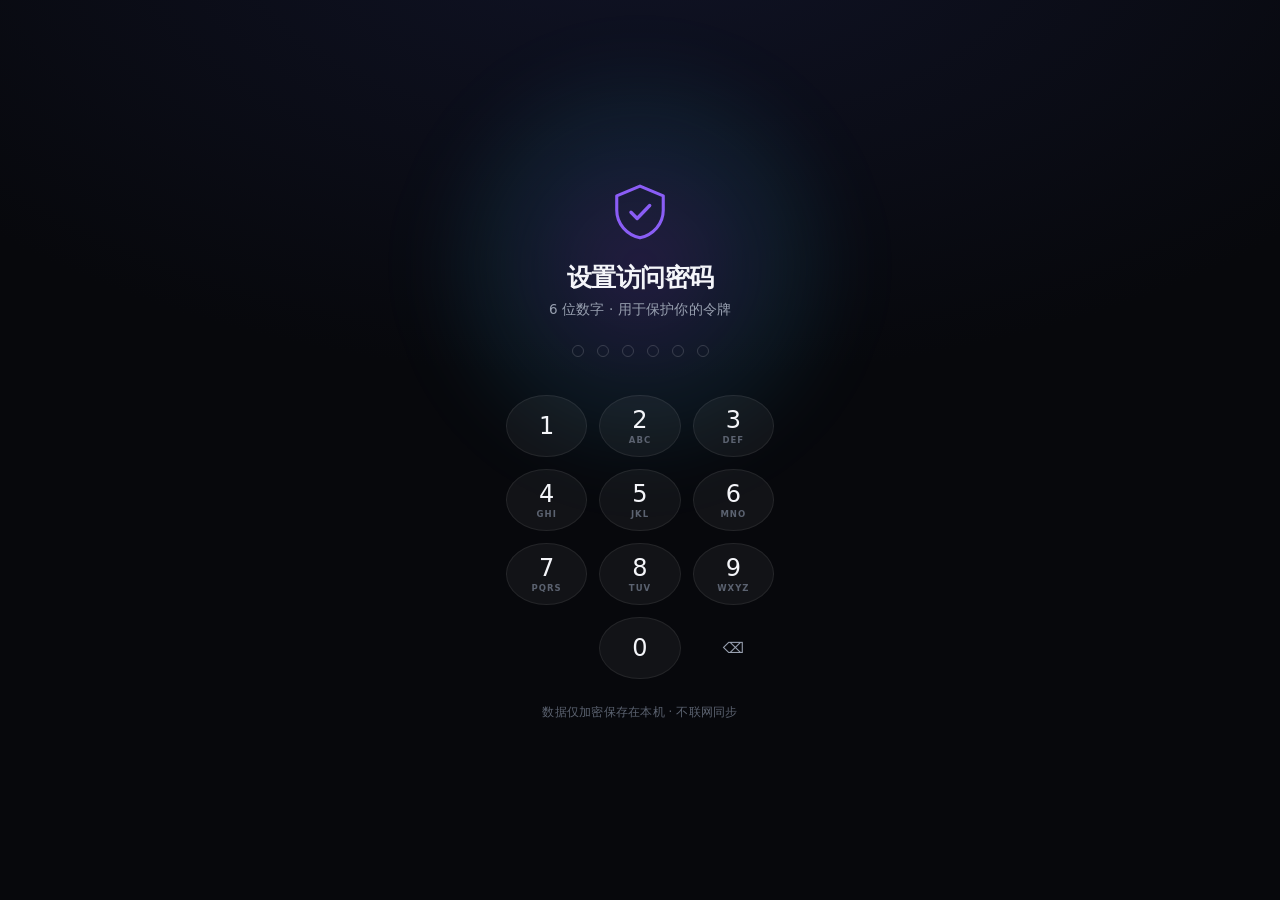
==== web/index.html @ cd36e005 "feat: TokenVault — 离线两步验证令牌管理器（Web PWA + 原生安卓） 26 个平台的 TOTP，含 Steam 专用 5 位字母码。  安全模型：PIN 经 PBKDF2-HM" ====
<!DOCTYPE html>
<html lang="zh-CN">
<head>
<meta charset="UTF-8">
<meta name="viewport" content="width=device-width, initial-scale=1, viewport-fit=cover, maximum-scale=1, user-scalable=no">
<meta name="theme-color" content="#08090d">
<meta name="apple-mobile-web-app-capable" content="yes">
<meta name="apple-mobile-web-app-status-bar-style" content="black-translucent">
<meta name="apple-mobile-web-app-title" content="令牌库">
<meta name="mobile-web-app-capable" content="yes">
<meta name="format-detection" content="telephone=no">
<title>令牌库 · TokenVault</title>
<link rel="manifest" href="manifest.webmanifest">
<link rel="icon" href="icon.svg" type="image/svg+xml">
<link rel="apple-touch-icon" href="icon.svg">
<link rel="stylesheet" href="styles.css">
</head>
<body>

<!-- ══════════════ 启动/解锁层 ══════════════ -->
<div id="lockScreen" class="lock-screen">
  <div class="lock-aura"></div>
  <div class="lock-inner">
    <div class="brand-mark" id="brandMark">
      <svg viewBox="0 0 48 48" fill="none" aria-hidden="true">
        <defs>
          <linearGradient id="bg1" x1="0" y1="0" x2="48" y2="48">
            <stop offset="0" stop-color="#8b5cf6"/>
            <stop offset="1" stop-color="#38bdf8"/>
          </linearGradient>
        </defs>
        <path d="M24 4 6 11.5v11.2C6 33.1 13.6 41.6 24 44c10.4-2.4 18-10.9 18-21.3V11.5L24 4Z"
              stroke="url(#bg1)" stroke-width="2.4" stroke-linejoin="round"/>
        <path d="M17 24.2l4.8 4.8L31.5 19" stroke="url(#bg1)" stroke-width="2.6"
              stroke-linecap="round" stroke-linejoin="round"/>
      </svg>
    </div>

    <h1 class="lock-title" id="lockTitle">令牌库</h1>
    <p class="lock-sub" id="lockSub">输入访问密码</p>

    <div class="pin-dots" id="pinDots">
      <i></i><i></i><i></i><i></i><i></i><i></i>
    </div>
    <div class="pin-error" id="pinError"></div>

    <div class="keypad" id="keypad">
      <button data-k="1">1</button>
      <button data-k="2">2<em>ABC</em></button>
      <button data-k="3">3<em>DEF</em></button>
      <button data-k="4">4<em>GHI</em></button>
      <button data-k="5">5<em>JKL</em></button>
      <button data-k="6">6<em>MNO</em></button>
      <button data-k="7">7<em>PQRS</em></button>
      <button data-k="8">8<em>TUV</em></button>
      <button data-k="9">9<em>WXYZ</em></button>
      <button data-k="bio" class="key-ghost" id="bioBtn" hidden>指纹</button>
      <button data-k="0" data-zero>0</button>
      <button data-k="del" class="key-ghost">⌫</button>
    </div>
    <p class="lock-foot">数据仅加密保存在本机 · 不联网同步</p>
  </div>
</div>

<!-- ══════════════ 主应用 ══════════════ -->
<div id="app" class="app" hidden>

  <header class="topbar" id="topbar">
    <div class="topbar-row">
      <div class="topbar-title">
        <span class="eyebrow" id="eyebrow">全部令牌</span>
        <h1 id="pageTitle">令牌库<span class="count" id="vaultCount">0</span></h1>
      </div>
      <div class="topbar-actions">
        <button class="icon-btn" id="searchBtn" aria-label="搜索">
          <svg viewBox="0 0 24 24"><circle cx="11" cy="11" r="7"/><path d="M20 20l-3.6-3.6"/></svg>
        </button>
        <button class="icon-btn" id="settingsBtn" aria-label="设置">
          <svg viewBox="0 0 24 24"><circle cx="12" cy="12" r="3.2"/>
            <path d="M19.4 14.2a1.7 1.7 0 0 0 .34 1.87l.06.06a2 2 0 1 1-2.84 2.84l-.06-.06a1.7 1.7 0 0 0-1.87-.34 1.7 1.7 0 0 0-1.03 1.56V21a2 2 0 1 1-4 0v-.09A1.7 1.7 0 0 0 8.9 19.3a1.7 1.7 0 0 0-1.87.34l-.06.06a2 2 0 1 1-2.84-2.84l.06-.06a1.7 1.7 0 0 0 .34-1.87 1.7 1.7 0 0 0-1.56-1.03H3a2 2 0 1 1 0-4h.09A1.7 1.7 0 0 0 4.7 8.9a1.7 1.7 0 0 0-.34-1.87l-.06-.06a2 2 0 1 1 2.84-2.84l.06.06a1.7 1.7 0 0 0 1.87.34H9.1a1.7 1.7 0 0 0 1.03-1.56V3a2 2 0 1 1 4 0v.09a1.7 1.7 0 0 0 1.03 1.56 1.7 1.7 0 0 0 1.87-.34l.06-.06a2 2 0 1 1 2.84 2.84l-.06.06a1.7 1.7 0 0 0-.34 1.87v.09a1.7 1.7 0 0 0 1.56 1.03H21a2 2 0 1 1 0 4h-.09a1.7 1.7 0 0 0-1.51 1.03Z"/>
          </svg>
        </button>
      </div>
    </div>

    <div class="searchbar" id="searchbar" hidden>
      <svg class="sb-icon" viewBox="0 0 24 24"><circle cx="11" cy="11" r="7"/><path d="M20 20l-3.6-3.6"/></svg>
      <input id="searchInput" type="search" placeholder="搜索平台或账号…" autocomplete="off" spellcheck="false">
      <button class="sb-clear" id="searchClear">取消</button>
    </div>

    <div class="chips" id="filterChips">
      <button class="chip is-on" data-filter="all">全部</button>
      <button class="chip" data-filter="favorite">收藏</button>
      <button class="chip" data-filter="code">动态码</button>
      <button class="chip" data-filter="note">密钥本</button>
    </div>
  </header>

  <main class="list" id="list"></main>

  <div class="empty" id="emptyState" hidden>
    <div class="empty-art">
      <svg viewBox="0 0 120 120" fill="none">
        <circle cx="60" cy="60" r="46" stroke="rgba(255,255,255,.07)" stroke-width="1.5"/>
        <circle cx="60" cy="60" r="32" stroke="rgba(255,255,255,.05)" stroke-width="1.5" stroke-dasharray="4 6"/>
        <rect x="42" y="52" width="36" height="30" rx="8" stroke="rgba(139,92,246,.55)" stroke-width="2"/>
        <path d="M50 52v-6a10 10 0 0 1 20 0v6" stroke="rgba(56,189,248,.6)" stroke-width="2" stroke-linecap="round"/>
        <circle cx="60" cy="66" r="3" fill="rgba(139,92,246,.8)"/>
      </svg>
    </div>
    <h2 id="emptyTitle">还没有令牌</h2>
    <p id="emptyDesc">点击右下角 + 添加你的第一个验证器</p>
  </div>

  <button class="fab" id="fab" aria-label="添加令牌">
    <svg viewBox="0 0 24 24"><path d="M12 5v14M5 12h14"/></svg>
  </button>

  <nav class="tabbar" id="tabbar">
    <button class="tab is-on" data-tab="vault">
      <svg viewBox="0 0 24 24"><rect x="3.5" y="4.5" width="17" height="15" rx="4"/><path d="M7.5 10h9M7.5 14.5h5.5"/></svg>
      <span>令牌</span>
    </button>
    <button class="tab" data-tab="generator">
      <svg viewBox="0 0 24 24"><path d="M12 3.5 4 7v5.5c0 4.6 3.4 8.3 8 9.5 4.6-1.2 8-4.9 8-9.5V7l-8-3.5Z"/><path d="M9.2 12.2l2 2 3.6-3.9"/></svg>
      <span>安全</span>
    </button>
    <button class="tab" data-tab="settings">
      <svg viewBox="0 0 24 24"><circle cx="12" cy="12" r="3.2"/><path d="M12 3v2.2M12 18.8V21M3 12h2.2M18.8 12H21M5.6 5.6l1.6 1.6M16.8 16.8l1.6 1.6M18.4 5.6l-1.6 1.6M7.2 16.8l-1.6 1.6"/></svg>
      <span>设置</span>
    </button>
  </nav>
</div>

<!-- ══════════════ 详情面板 ══════════════ -->
<div class="sheet-scrim" id="detailScrim" hidden></div>
<section class="sheet sheet-detail" id="detailSheet" hidden>
  <div class="sheet-grab"></div>
  <div class="detail-head">
    <div class="detail-icon" id="detailIcon"></div>
    <div class="detail-meta">
      <h2 id="detailName">—</h2>
      <p id="detailAccount">—</p>
    </div>
    <button class="icon-btn" id="detailClose" aria-label="关闭">
      <svg viewBox="0 0 24 24"><path d="M6 6l12 12M18 6L6 18"/></svg>
    </button>
  </div>

  <div class="detail-code-wrap" id="detailCodeWrap">
    <div class="detail-code" id="detailCode">000 000</div>
    <div class="detail-ring" id="detailRing">
      <svg viewBox="0 0 44 44">
        <circle class="ring-bg" cx="22" cy="22" r="18"/>
        <circle class="ring-fg" cx="22" cy="22" r="18" id="detailRingFg"/>
      </svg>
      <span id="detailRemain">30</span>
    </div>
  </div>
  <div class="detail-progress"><i id="detailBar"></i></div>
  <p class="detail-hint" id="detailHint">轻点验证码复制</p>

  <div class="detail-rows" id="detailRows"></div>

  <div class="detail-actions">
    <button class="btn btn-ghost" id="detailCopySecret">复制密钥</button>
    <button class="btn btn-ghost" id="detailEdit">编辑</button>
    <button class="btn btn-danger-ghost" id="detailDelete">删除</button>
  </div>
</section>

<!-- ══════════════ 添加/编辑面板 ══════════════ -->
<div class="sheet-scrim" id="editorScrim" hidden></div>
<section class="sheet sheet-editor" id="editorSheet" hidden>
  <div class="sheet-grab"></div>
  <div class="editor-head">
    <button class="text-btn" id="editorCancel">取消</button>
    <h2 id="editorTitle">添加令牌</h2>
    <button class="text-btn accent" id="editorSave">保存</button>
  </div>

  <div class="editor-scroll">
    <div class="seg" id="editorSeg">
      <button class="is-on" data-kind="code">动态验证码</button>
      <button data-kind="note">密钥笔记</button>
    </div>

    <label class="field-label">选择平台</label>
    <div class="platform-grid" id="platformGrid"></div>

    <div class="field">
      <label>名称 / 平台</label>
      <input id="fName" type="text" placeholder="例如 Google" autocomplete="off">
    </div>
    <div class="field">
      <label>账号</label>
      <input id="fAccount" type="text" placeholder="you@example.com" autocomplete="off" spellcheck="false">
    </div>

    <div class="field" id="secretField">
      <label>密钥 <em id="secretHint">Base32，空格自动忽略</em></label>
      <div class="input-with-btn">
        <input id="fSecret" type="text" placeholder="JBSWY3DPEHPK3PXP" autocomplete="off"
               spellcheck="false" autocapitalize="characters">
        <button class="mini-btn" id="pasteSecret">粘贴</button>
      </div>
    </div>

    <div class="field" id="noteField" hidden>
      <label>内容</label>
      <textarea id="fNote" rows="6" placeholder="API Key / 恢复码 / 备注…" spellcheck="false"></textarea>
    </div>

    <button class="adv-toggle" id="advToggle">
      <span>高级参数</span>
      <svg viewBox="0 0 24 24"><path d="M6 9l6 6 6-6"/></svg>
    </button>
    <div class="adv-body" id="advBody" hidden>
      <div class="adv-grid">
        <div class="field">
          <label>位数</label>
          <select id="fDigits">
            <option value="6">6 位</option>
            <option value="8">8 位</option>
            <option value="5">5 位（Steam）</option>
          </select>
        </div>
        <div class="field">
          <label>周期（秒）</label>
          <select id="fPeriod">
            <option value="30">30 秒</option>
            <option value="60">60 秒</option>
          </select>
        </div>
      </div>
      <div class="field">
        <label>算法</label>
        <select id="fAlgo">
          <option value="SHA1">SHA-1（默认）</option>
          <option value="SHA256">SHA-256</option>
          <option value="SHA512">SHA-512</option>
        </select>
      </div>
    </div>
  </div>
</section>

<!-- ══════════════ 设置面板 ══════════════ -->
<div class="modal-scrim" id="modalScrim" hidden>
  <div class="modal" id="modal">
    <h3 id="modalTitle">标题</h3>
    <p id="modalBody">内容</p>
    <div class="modal-input-wrap" id="modalInputWrap" hidden>
      <input id="modalInput" type="password" autocomplete="off">
    </div>
    <div class="modal-actions">
      <button class="btn btn-ghost" id="modalCancel">取消</button>
      <button class="btn btn-primary" id="modalOk">确定</button>
    </div>
  </div>
</div>

<div class="toast-stack" id="toastStack"></div>

<script src="app.js"></script>
<script>
  // 仅在 https/localhost 下注册离线缓存（file:// 不支持 SW）
  if ('serviceWorker' in navigator && window.isSecureContext && location.protocol.startsWith('http')) {
    window.addEventListener('load', () => {
      navigator.serviceWorker.register('sw.js').catch(() => {});
    });
  }
</script>
</body>
</html>
---- web/styles.css ----
/* ═══════════════════════════════════════════════════
   令牌库 TokenVault — Design System
   ═══════════════════════════════════════════════════ */

*, *::before, *::after { box-sizing: border-box; -webkit-tap-highlight-color: transparent; }

/* hidden 属性必须永远生效——面板都设了 display:flex/grid，会覆盖默认的 display:none */
[hidden] { display: none !important; }

:root {
  --bg:        #07080c;
  --bg-grad-1: #101326;
  --bg-grad-2: #071018;
  --surface:      rgba(255,255,255,.048);
  --surface-hi:   rgba(255,255,255,.085);
  --surface-sink: rgba(255,255,255,.025);
  --border:       rgba(255,255,255,.075);
  --border-hi:    rgba(255,255,255,.16);
  --text:   #f4f5f9;
  --text-2: #98a0b0;
  --text-3: #5b6270;
  --accent:   #8b5cf6;
  --accent-2: #38bdf8;
  --accent-soft: rgba(139,92,246,.16);
  --danger: #ff5f6d;
  --ok:     #2fd6a3;
  --warn:   #fbbf24;
  --r-xs: 10px; --r-sm: 14px; --r-md: 20px; --r-lg: 26px; --r-xl: 34px;
  --shadow-card: 0 1px 0 rgba(255,255,255,.055) inset, 0 10px 30px -12px rgba(0,0,0,.85);
  --shadow-float: 0 24px 60px -20px rgba(0,0,0,.9), 0 1px 0 rgba(255,255,255,.07) inset;
  --ease: cubic-bezier(.22,1,.36,1);
  --ease-in-out: cubic-bezier(.65,0,.35,1);
  --safe-top: env(safe-area-inset-top, 0px);
  --safe-bottom: env(safe-area-inset-bottom, 0px);
  --font: -apple-system, BlinkMacSystemFont, "SF Pro Display", "Segoe UI Variable",
          "Segoe UI", "PingFang SC", "Hiragino Sans GB", "Microsoft YaHei UI",
          system-ui, sans-serif;
  --mono: "SF Mono", ui-monospace, "JetBrains Mono", "Cascadia Mono", Menlo, monospace;
}

html[data-theme="light"] {
  --bg:        #f6f7fb;
  --bg-grad-1: #e8ecfb;
  --bg-grad-2: #f2f9ff;
  --surface:      rgba(255,255,255,.82);
  --surface-hi:   rgba(255,255,255,.95);
  --surface-sink: rgba(15,23,42,.035);
  --border:       rgba(15,23,42,.075);
  --border-hi:    rgba(15,23,42,.14);
  --text:   #10131c;
  --text-2: #5c6575;
  --text-3: #98a1b1;
  --accent:   #6d3ff5;
  --accent-2: #0ea5e9;
  --accent-soft: rgba(109,63,245,.1);
  --shadow-card: 0 1px 0 rgba(255,255,255,.9) inset, 0 8px 24px -14px rgba(15,23,42,.35);
  --shadow-float: 0 24px 60px -24px rgba(15,23,42,.4), 0 1px 0 rgba(255,255,255,.8) inset;
}

html, body {
  margin: 0; padding: 0; height: 100%;
  background: var(--bg);
  color: var(--text);
  font-family: var(--font);
  overscroll-behavior: none;
  -webkit-font-smoothing: antialiased;
  text-rendering: optimizeLegibility;
}

body::before {
  content: ""; position: fixed; inset: -30% -10% auto -10%; height: 90vh; z-index: -2;
  background:
    radial-gradient(46% 58% at 22% 8%,  var(--bg-grad-1) 0%, transparent 70%),
    radial-gradient(48% 52% at 84% 2%,  var(--bg-grad-2) 0%, transparent 68%);
  filter: blur(46px); opacity: .95; pointer-events: none;
}
html[data-theme="light"] body::before { opacity: .8; }

button, input, select, textarea { font-family: inherit; color: inherit; }
button { border: 0; background: none; cursor: pointer; padding: 0; }
input, textarea, select { -webkit-appearance: none; appearance: none; }
::-webkit-scrollbar { width: 0; height: 0; }

/* ─────────── 锁屏 ─────────── */
.lock-screen {
  position: fixed; inset: 0; z-index: 900; display: grid; place-items: center;
  padding: calc(var(--safe-top) + 20px) 24px calc(var(--safe-bottom) + 20px);
  background: radial-gradient(120% 90% at 50% -10%, var(--bg-grad-1) 0%, var(--bg) 58%);
  transition: opacity .42s var(--ease), transform .42s var(--ease);
}
.lock-screen.is-out { opacity: 0; transform: scale(1.04); pointer-events: none; }
.lock-aura {
  position: absolute; width: 460px; height: 460px; top: 4%; left: 50%; translate: -50% 0;
  background: radial-gradient(circle, rgba(139,92,246,.22) 0%, rgba(56,189,248,.09) 42%, transparent 68%);
  filter: blur(30px); pointer-events: none; animation: auraPulse 7s var(--ease-in-out) infinite;
}
@keyframes auraPulse { 0%,100% { opacity: .7; transform: scale(1); } 50% { opacity: 1; transform: scale(1.1); } }

.lock-inner { width: 100%; max-width: 320px; display: flex; flex-direction: column; align-items: center; position: relative; }
.brand-mark { width: 62px; height: 62px; margin-bottom: 18px; }
.brand-mark svg { width: 100%; height: 100%; }
.brand-mark.shake { animation: shake .42s var(--ease-in-out); }
@keyframes shake {
  0%,100% { transform: translateX(0); } 20% { transform: translateX(-9px); }
  40% { transform: translateX(8px); } 60% { transform: translateX(-5px); } 80% { transform: translateX(4px); }
}
.lock-title { margin: 0; font-size: 25px; font-weight: 680; letter-spacing: -.02em; }
.lock-sub { margin: 7px 0 26px; font-size: 13.5px; color: var(--text-2); letter-spacing: .01em; }

.pin-dots { display: flex; gap: 13px; margin-bottom: 10px; }
.pin-dots i {
  width: 12px; height: 12px; border-radius: 50%; background: transparent;
  border: 1.6px solid var(--border-hi); transition: all .2s var(--ease);
}
.pin-dots i.on { background: var(--text); border-color: var(--text); transform: scale(1.14); }
.pin-dots.err i { border-color: var(--danger); background: rgba(255,95,109,.22); animation: dotErr .4s; }
@keyframes dotErr { 0%,100% { transform: scale(1); } 50% { transform: scale(1.3); } }
.pin-error { height: 16px; font-size: 12px; color: var(--danger); margin-bottom: 12px; letter-spacing: .01em; }

.keypad { display: grid; grid-template-columns: repeat(3, 1fr); gap: 12px; width: 100%; max-width: 268px; }
.keypad button {
  height: 62px; border-radius: 50%; font-size: 24px; font-weight: 400;
  background: var(--surface); border: 1px solid var(--border);
  color: var(--text); display: flex; flex-direction: column; align-items: center; justify-content: center;
  transition: transform .13s var(--ease), background .16s, border-color .16s;
  user-select: none;
}
.keypad button em {
  font-style: normal; font-size: 8.5px; letter-spacing: .12em; color: var(--text-3);
  margin-top: 1px; font-weight: 600;
}
.keypad button:active { transform: scale(.92); background: var(--surface-hi); border-color: var(--border-hi); }
.keypad .key-ghost { font-size: 15px; color: var(--text-2); background: transparent; border-color: transparent; }
.keypad .key-ghost:active { background: var(--surface); }
.keypad button[data-zero] { grid-column: 2; }
.lock-foot { margin: 26px 0 0; font-size: 11.5px; color: var(--text-3); letter-spacing: .02em; }

/* ─────────── 应用骨架 ─────────── */
.app { min-height: 100%; display: flex; flex-direction: column; padding-bottom: calc(96px + var(--safe-bottom)); }

.topbar {
  position: sticky; top: 0; z-index: 40;
  padding: calc(var(--safe-top) + 14px) 18px 8px;
  background: linear-gradient(to bottom, var(--bg) 46%, color-mix(in srgb, var(--bg) 72%, transparent) 82%, transparent);
  backdrop-filter: blur(18px) saturate(150%);
  -webkit-backdrop-filter: blur(18px) saturate(150%);
  transition: box-shadow .25s;
}
.topbar.is-scrolled { box-shadow: 0 1px 0 var(--border); }
.topbar-row { display: flex; align-items: flex-end; justify-content: space-between; gap: 12px; }
.eyebrow {
  display: block; font-size: 11px; font-weight: 620; letter-spacing: .1em;
  text-transform: uppercase; color: var(--text-3); margin-bottom: 3px;
}
.topbar-title h1 {
  margin: 0; font-size: 27px; font-weight: 700; letter-spacing: -.033em;
  display: flex; align-items: baseline; gap: 9px; line-height: 1.12;
}
.count {
  font-size: 12px; font-weight: 620; color: var(--text-2);
  background: var(--surface); border: 1px solid var(--border);
  padding: 2px 8px; border-radius: 999px; letter-spacing: 0;
  font-variant-numeric: tabular-nums; translate: 0 -2px;
}
.topbar-actions { display: flex; gap: 7px; padding-bottom: 3px; }
.icon-btn {
  width: 38px; height: 38px; border-radius: 50%; display: grid; place-items: center;
  background: var(--surface); border: 1px solid var(--border);
  transition: transform .14s var(--ease), background .16s;
}
.icon-btn:active { transform: scale(.9); background: var(--surface-hi); }
.icon-btn svg {
  width: 18px; height: 18px; fill: none; stroke: var(--text-2);
  stroke-width: 1.9; stroke-linecap: round; stroke-linejoin: round;
}
.app:not([hidden]) .icon-btn svg { stroke: var(--text-2); }

/* 搜索条 */
.searchbar {
  display: flex; align-items: center; gap: 9px; margin-top: 12px;
  background: var(--surface); border: 1px solid var(--border);
  border-radius: var(--r-sm); padding: 0 12px; height: 42px;
  animation: slideDown .28s var(--ease);
}
@keyframes slideDown { from { opacity: 0; transform: translateY(-8px); } }
.sb-icon { width: 16px; height: 16px; flex: none; fill: none; stroke: var(--text-3); stroke-width: 2; stroke-linecap: round; }
#searchInput {
  flex: 1; min-width: 0; background: none; border: 0; outline: none;
  font-size: 14.5px; color: var(--text); padding: 0;
}
#searchInput::placeholder { color: var(--text-3); }
.sb-clear { font-size: 13px; color: var(--accent-2); font-weight: 560; flex: none; }

/* 过滤 chips */
.chips { display: flex; gap: 7px; margin-top: 12px; overflow-x: auto; padding-bottom: 2px; scrollbar-width: none; }
.chip {
  flex: none; font-size: 13px; font-weight: 560; padding: 7px 15px; border-radius: 999px;
  background: var(--surface-sink); border: 1px solid var(--border); color: var(--text-2);
  transition: all .18s var(--ease);
}
.chip.is-on {
  background: var(--text); border-color: var(--text); color: var(--bg); font-weight: 620;
}
html[data-theme="light"] .chip.is-on { color: #fff; }
.chip:active { transform: scale(.95); }

/* ─────────── 列表 ─────────── */
.list {
  padding: 10px 16px 0; display: flex; flex-direction: column; gap: 10px;
  flex: 1;
}
.group-label {
  font-size: 11.5px; font-weight: 660; letter-spacing: .09em; text-transform: uppercase;
  color: var(--text-3); padding: 16px 4px 2px;
}

.card {
  position: relative; display: flex; align-items: center; gap: 13px;
  padding: 14px 14px 14px 13px;
  background: var(--surface); border: 1px solid var(--border);
  border-radius: var(--r-md); box-shadow: var(--shadow-card);
  transition: transform .16s var(--ease), background .18s, border-color .18s;
  animation: cardIn .4s var(--ease) backwards;
  overflow: hidden;
}
@keyframes cardIn { from { opacity: 0; transform: translateY(12px) scale(.98); } }
.card:active { transform: scale(.978); background: var(--surface-hi); border-color: var(--border-hi); }
.card::after {
  content: ""; position: absolute; inset: 0; border-radius: inherit; pointer-events: none;
  background: linear-gradient(180deg, rgba(255,255,255,.045), transparent 42%);
  opacity: 1;
}
html[data-theme="light"] .card::after { background: linear-gradient(180deg, rgba(255,255,255,.6), transparent 46%); }

.card.is-fav::before {
  content: ""; position: absolute; left: 0; top: 18%; bottom: 18%; width: 3px;
  border-radius: 0 3px 3px 0; background: linear-gradient(var(--accent), var(--accent-2));
}

.pf-icon {
  flex: none; width: 42px; height: 42px; border-radius: 13px;
  display: grid; place-items: center; position: relative; z-index: 1;
  background: var(--icon-bg, var(--surface-hi));
  box-shadow: 0 1px 0 rgba(255,255,255,.14) inset, 0 4px 12px -6px rgba(0,0,0,.7);
}
.pf-icon svg { width: 23px; height: 23px; display: block; }

.card-body { flex: 1; min-width: 0; position: relative; z-index: 1; }
.card-name {
  font-size: 15px; font-weight: 610; letter-spacing: -.012em;
  white-space: nowrap; overflow: hidden; text-overflow: ellipsis; line-height: 1.3;
}
.card-acct {
  font-size: 12.5px; color: var(--text-2); margin-top: 2px;
  white-space: nowrap; overflow: hidden; text-overflow: ellipsis; letter-spacing: .004em;
}
.card-right { display: flex; align-items: center; gap: 11px; position: relative; z-index: 1; flex: none; }

.card-code {
  font-family: var(--mono); font-size: 21px; font-weight: 560; letter-spacing: .055em;
  font-variant-numeric: tabular-nums; color: var(--text);
  transition: color .2s, opacity .2s, filter .2s;
  white-space: nowrap;
  display: flex; align-items: baseline; gap: 9px;
}
.card-code.warn { color: var(--warn); }
.card-code.danger { color: var(--danger); }
.card-code.masked { filter: blur(6px); opacity: .5; }
.card-code.note-code { font-family: var(--font); font-size: 13px; letter-spacing: 0; color: var(--text-3); font-weight: 500; }

.ring { width: 38px; height: 38px; position: relative; flex: none; margin-left: 2px; }
.ring svg { width: 100%; height: 100%; transform: rotate(-90deg); }
.ring circle { fill: none; stroke-width: 3.2; stroke-linecap: round; }
.ring .ring-bg { stroke: rgba(148,163,184,.26); }
html[data-theme="light"] .ring .ring-bg { stroke: rgba(15,23,42,.13); }
.ring .ring-fg { stroke: var(--accent-2); transition: stroke-dashoffset .25s linear, stroke .3s; }
.ring.warn .ring-fg { stroke: var(--warn); }
.ring.danger .ring-fg { stroke: var(--danger); }

/* 空状态 */
.empty { flex: 1; display: grid; place-items: center; text-align: center; padding: 40px 30px 90px; }
.empty-art { width: 130px; height: 130px; margin: 0 auto 20px; animation: floaty 4.5s var(--ease-in-out) infinite; }
@keyframes floaty { 0%,100% { transform: translateY(0); } 50% { transform: translateY(-9px); } }
.empty-art svg { width: 100%; height: 100%; }
.empty h2 { margin: 0 0 8px; font-size: 18px; font-weight: 640; letter-spacing: -.02em; }
.empty p { margin: 0; font-size: 13.5px; color: var(--text-2); line-height: 1.6; max-width: 260px; }

/* FAB */
.fab {
  position: fixed; right: 20px; bottom: calc(88px + var(--safe-bottom)); z-index: 60;
  width: 56px; height: 56px; border-radius: 19px;
  display: grid; place-items: center;
  background: linear-gradient(140deg, var(--accent), var(--accent-2));
  box-shadow: 0 12px 32px -8px rgba(139,92,246,.6), 0 1px 0 rgba(255,255,255,.3) inset;
  transition: transform .18s var(--ease), box-shadow .2s;
}
.fab:active { transform: scale(.9) rotate(90deg); box-shadow: 0 6px 18px -6px rgba(139,92,246,.5); }
.fab svg { width: 25px; height: 25px; fill: none; stroke: #fff; stroke-width: 2.4; stroke-linecap: round; }

/* 底部标签栏 */
.tabbar {
  position: fixed; left: 50%; translate: -50% 0; bottom: calc(14px + var(--safe-bottom)); z-index: 55;
  width: max-content;
  display: flex; gap: 3px; padding: 5px;
  background: color-mix(in srgb, var(--bg) 74%, transparent);
  border: 1px solid var(--border); border-radius: 999px;
  backdrop-filter: blur(26px) saturate(180%);
  -webkit-backdrop-filter: blur(26px) saturate(180%);
  box-shadow: 0 16px 40px -14px rgba(0,0,0,.8), 0 1px 0 rgba(255,255,255,.06) inset;
}
html[data-theme="light"] .tabbar { background: rgba(255,255,255,.8); box-shadow: 0 16px 40px -18px rgba(15,23,42,.35), 0 1px 0 rgba(255,255,255,.9) inset; }
.tab {
  display: flex; flex-direction: column; align-items: center; gap: 2px;
  padding: 7px 20px; border-radius: 999px; transition: all .2s var(--ease);
  white-space: nowrap; flex: none;
}
.tab svg { width: 20px; height: 20px; fill: none; stroke: var(--text-3); stroke-width: 1.85; stroke-linecap: round; stroke-linejoin: round; transition: stroke .2s; }
.tab span { font-size: 10px; font-weight: 600; color: var(--text-3); letter-spacing: .01em; transition: color .2s; white-space: nowrap; }
.tab.is-on { background: var(--surface-hi); box-shadow: 0 2px 8px -3px rgba(0,0,0,.5); }
html[data-theme="light"] .tab.is-on { background: #fff; box-shadow: 0 2px 10px -2px rgba(15,23,42,.18), 0 0 0 1px rgba(15,23,42,.06); }
.tab.is-on svg { stroke: var(--text); }
.tab.is-on span { color: var(--text); }

/* ─────────── 底部面板 (Sheet) ─────────── */
.sheet-scrim {
  position: fixed; inset: 0; z-index: 700; background: rgba(0,0,0,.62);
  backdrop-filter: blur(6px); -webkit-backdrop-filter: blur(6px);
  animation: fadeIn .26s var(--ease);
}
html[data-theme="light"] .sheet-scrim { background: rgba(15,23,42,.32); }
@keyframes fadeIn { from { opacity: 0; } }

.sheet {
  position: fixed; z-index: 710; left: 0; right: 0; bottom: 0;
  max-height: 92vh; display: flex; flex-direction: column;
  background: color-mix(in srgb, var(--bg) 90%, var(--surface-hi));
  border-radius: var(--r-xl) var(--r-xl) 0 0;
  border-top: 1px solid var(--border-hi);
  box-shadow: var(--shadow-float);
  padding-bottom: var(--safe-bottom);
  animation: sheetUp .42s var(--ease);
  will-change: transform;
}
html[data-theme="light"] .sheet { background: #fff; }
@keyframes sheetUp { from { transform: translateY(102%); } }
.sheet.is-closing { animation: sheetDown .3s var(--ease-in-out) forwards; }
@keyframes sheetDown { to { transform: translateY(102%); } }
.sheet-grab {
  width: 38px; height: 4px; border-radius: 99px; background: var(--border-hi);
  margin: 9px auto 0; flex: none;
}

/* 详情面板 */
.sheet-detail { padding: 0 20px 20px; }
.detail-head { display: flex; align-items: center; gap: 13px; padding: 16px 0 20px; }
.detail-icon { width: 52px; height: 52px; border-radius: 16px; display: grid; place-items: center; flex: none;
  background: var(--icon-bg, var(--surface-hi)); box-shadow: 0 1px 0 rgba(255,255,255,.16) inset; }
.detail-icon svg { width: 28px; height: 28px; }
.detail-meta { flex: 1; min-width: 0; }
.detail-meta h2 { margin: 0; font-size: 19px; font-weight: 660; letter-spacing: -.024em;
  white-space: nowrap; overflow: hidden; text-overflow: ellipsis; }
.detail-meta p { margin: 3px 0 0; font-size: 13px; color: var(--text-2);
  white-space: nowrap; overflow: hidden; text-overflow: ellipsis; }

.detail-code-wrap { display: flex; align-items: center; justify-content: center; gap: 20px; padding: 12px 0 8px; }
.detail-code {
  font-family: var(--mono); font-size: 46px; font-weight: 560; letter-spacing: .075em;
  font-variant-numeric: tabular-nums; line-height: 1;
  display: flex; align-items: baseline; gap: 17px;
  color: var(--text);
  text-shadow: 0 0 34px color-mix(in srgb, var(--accent) 40%, transparent);
  transition: color .2s;
}
.detail-code.warn { color: var(--warn); text-shadow: 0 0 34px color-mix(in srgb, var(--warn) 46%, transparent); }
.detail-code.danger { color: var(--danger); text-shadow: 0 0 34px color-mix(in srgb, var(--danger) 50%, transparent); }
.detail-ring { width: 46px; height: 46px; position: relative; flex: none; }
.detail-ring svg { width: 100%; height: 100%; transform: rotate(-90deg); }
.detail-ring circle { fill: none; stroke-width: 3; stroke-linecap: round; }
.detail-ring .ring-bg { stroke: rgba(148,163,184,.26); }
html[data-theme="light"] .detail-ring .ring-bg { stroke: rgba(15,23,42,.13); }
.detail-ring .ring-fg { stroke: var(--accent-2); transition: stroke-dashoffset .25s linear, stroke .3s; }
.detail-ring.warn .ring-fg { stroke: var(--warn); }
.detail-ring.danger .ring-fg { stroke: var(--danger); }
.detail-ring span {
  position: absolute; inset: 0; display: grid; place-items: center;
  font-size: 12.5px; font-weight: 620; font-variant-numeric: tabular-nums; color: var(--text-2);
  transform: none;
}
.detail-progress { height: 3px; border-radius: 99px; background: var(--surface-hi); overflow: hidden; margin: 6px 2px 0; }
.detail-progress i { display: block; height: 100%; width: 100%; border-radius: 99px;
  background: linear-gradient(90deg, var(--accent), var(--accent-2)); transform-origin: left; }
.detail-hint { text-align: center; font-size: 12px; color: var(--text-3); margin: 12px 0 20px; }

.detail-rows { display: flex; flex-direction: column; gap: 1px; background: var(--border);
  border-radius: var(--r-sm); overflow: hidden; }
.detail-row { display: flex; align-items: center; justify-content: space-between; gap: 14px;
  padding: 13px 15px; background: color-mix(in srgb, var(--bg) 82%, var(--surface-hi)); }
.detail-row span { font-size: 13.5px; color: var(--text-2); flex: none; }
.detail-row b {
  font-size: 13px; font-weight: 560; font-family: var(--mono); color: var(--text);
  overflow: hidden; text-overflow: ellipsis; white-space: nowrap; text-align: right;
}
.detail-row b.note-val { font-family: var(--font); white-space: pre-wrap; word-break: break-all;
  text-align: left; max-height: 130px; overflow: auto; font-weight: 400; line-height: 1.55; }

.detail-actions { display: flex; gap: 9px; margin-top: 18px; }
.btn {
  flex: 1; height: 46px; border-radius: var(--r-sm); font-size: 14.5px; font-weight: 600;
  display: grid; place-items: center; transition: transform .14s var(--ease), background .16s;
  letter-spacing: -.005em;
}
.btn:active { transform: scale(.97); }
.btn-ghost { background: var(--surface); border: 1px solid var(--border); color: var(--text); }
.btn-primary { background: linear-gradient(140deg, var(--accent), var(--accent-2)); color: #fff;
  box-shadow: 0 8px 22px -10px rgba(139,92,246,.75); }
.btn-danger-ghost { background: rgba(255,95,109,.1); border: 1px solid rgba(255,95,109,.24); color: var(--danger); }

/* ─────────── 编辑器 ─────────── */
.sheet-editor { max-height: 94vh; }
.editor-head { display: flex; align-items: center; justify-content: space-between; gap: 12px;
  padding: 14px 18px 12px; flex: none; border-bottom: 1px solid var(--border); }
.editor-head h2 { margin: 0; font-size: 16px; font-weight: 640; letter-spacing: -.018em; }
.text-btn { font-size: 14.5px; font-weight: 560; color: var(--text-2); padding: 4px 2px; }
.text-btn.accent { color: var(--accent-2); font-weight: 640; }
.text-btn:active { opacity: .6; }

.editor-scroll { overflow-y: auto; -webkit-overflow-scrolling: touch; padding: 16px 18px 0; flex: 1; }

.seg { display: flex; gap: 3px; padding: 3px; background: var(--surface-sink);
  border: 1px solid var(--border); border-radius: 12px; margin-bottom: 20px; }
.seg button { flex: 1; height: 34px; border-radius: 9px; font-size: 13px; font-weight: 570;
  color: var(--text-2); transition: all .18s var(--ease); }
.seg button.is-on { background: var(--surface-hi); color: var(--text); font-weight: 630;
  box-shadow: 0 1px 3px rgba(0,0,0,.25); }
.seg-sm button { height: 28px; padding: 0 11px; font-size: 12px; flex: none; }

.field-label { display: block; font-size: 12px; font-weight: 640; letter-spacing: .05em;
  text-transform: uppercase; color: var(--text-3); margin-bottom: 11px; }

.platform-grid { display: grid; grid-template-columns: repeat(5, 1fr); gap: 9px; margin-bottom: 22px; }
.pf-opt {
  aspect-ratio: 1; border-radius: 15px; display: grid; place-items: center;
  background: var(--surface-sink); border: 1.5px solid transparent;
  transition: all .18s var(--ease); position: relative; overflow: hidden;
}
.pf-opt svg { width: 24px; height: 24px; transition: transform .2s var(--ease); }
.pf-opt.is-on { border-color: var(--accent); background: var(--accent-soft); }
.pf-opt.is-on svg { transform: scale(1.1); }
.pf-opt:active { transform: scale(.9); }

.field { margin-bottom: 15px; }
.field label { display: block; font-size: 12.5px; font-weight: 560; color: var(--text-2); margin-bottom: 7px; }
.field label em { font-style: normal; color: var(--text-3); font-weight: 400; font-size: 11.5px; margin-left: 5px; }
.field input, .field textarea, .field select {
  width: 100%; background: var(--surface-sink); border: 1px solid var(--border);
  border-radius: 12px; padding: 13px 14px; font-size: 15px; color: var(--text);
  outline: none; transition: border-color .18s, background .18s;
}
.field input:focus, .field textarea:focus, .field select:focus {
  border-color: color-mix(in srgb, var(--accent) 60%, transparent);
  background: var(--surface);
}
.field input::placeholder, .field textarea::placeholder { color: var(--text-3); }
.field textarea { resize: none; line-height: 1.6; font-family: var(--mono); font-size: 13.5px; }
.field input#fSecret { font-family: var(--mono); letter-spacing: .06em; font-size: 14px; }
.field select { background-image: url("data:image/svg+xml,%3Csvg xmlns='http://www.w3.org/2000/svg' viewBox='0 0 24 24' fill='none' stroke='%2398a0b0' stroke-width='2' stroke-linecap='round'%3E%3Cpath d='M6 9l6 6 6-6'/%3E%3C/svg%3E");
  background-repeat: no-repeat; background-position: right 13px center; background-size: 16px; padding-right: 38px; }

.input-with-btn { display: flex; gap: 8px; }
.input-with-btn input { flex: 1; }
.mini-btn {
  flex: none; padding: 0 15px; height: 46px; border-radius: 12px; font-size: 13px; font-weight: 580;
  background: var(--surface); border: 1px solid var(--border); color: var(--text);
  transition: transform .14s var(--ease), background .16s; white-space: nowrap;
}
.mini-btn:active { transform: scale(.94); background: var(--surface-hi); }

.adv-toggle {
  display: flex; align-items: center; justify-content: space-between; width: 100%;
  padding: 13px 0; font-size: 13.5px; font-weight: 560; color: var(--text-2);
  border-top: 1px solid var(--border); margin-top: 4px;
}
.adv-toggle svg { width: 17px; height: 17px; fill: none; stroke: var(--text-3); stroke-width: 2;
  stroke-linecap: round; transition: transform .25s var(--ease); }
.adv-toggle.is-open svg { transform: rotate(180deg); }
.adv-body { padding-bottom: 20px; animation: slideDown .25s var(--ease); }
.adv-grid { display: grid; grid-template-columns: 1fr 1fr; gap: 11px; }

/* ─────────── 设置 ─────────── */
.sheet-settings { max-height: 92vh; }
.set-group { margin-bottom: 24px; }
.set-group-label { font-size: 11.5px; font-weight: 660; letter-spacing: .09em;
  text-transform: uppercase; color: var(--text-3); padding: 0 2px 9px; }
.set-group > .set-row:first-of-type { border-top-left-radius: var(--r-sm); border-top-right-radius: var(--r-sm); }
.set-group > .set-row:last-of-type { border-bottom-left-radius: var(--r-sm); border-bottom-right-radius: var(--r-sm); }
.set-row { display: flex; align-items: center; justify-content: space-between; gap: 14px;
  padding: 14px 15px; background: var(--surface-sink); border: 1px solid var(--border);
  border-top: 0; }
.set-group > .set-row:first-of-type { border-top: 1px solid var(--border); }
.set-row-main { flex: 1; min-width: 0; }
.set-row-main span { display: block; font-size: 14px; font-weight: 540; letter-spacing: -.005em; }
.set-row-main em { display: block; font-style: normal; font-size: 11.5px; color: var(--text-3);
  margin-top: 3px; line-height: 1.4; }
.set-select { background: none; border: 0; font-size: 13px; font-weight: 560; color: var(--text-2);
  text-align: right; padding-right: 18px; outline: none;
  background-image: url("data:image/svg+xml,%3Csvg xmlns='http://www.w3.org/2000/svg' viewBox='0 0 24 24' fill='none' stroke='%235b6270' stroke-width='2.2' stroke-linecap='round'%3E%3Cpath d='M6 9l6 6 6-6'/%3E%3C/svg%3E");
  background-repeat: no-repeat; background-position: right 0 center; background-size: 15px;
  max-width: 45%; }
.set-select option { background: var(--bg); color: var(--text); }
.set-bottom-space { height: 34px; }

.switch { position: relative; width: 46px; height: 28px; flex: none; }
.switch input { position: absolute; opacity: 0; width: 100%; height: 100%; margin: 0; z-index: 2; }
.switch i { position: absolute; inset: 0; border-radius: 99px; background: var(--surface-hi);
  border: 1px solid var(--border); transition: all .26s var(--ease); }
.switch i::after { content: ""; position: absolute; top: 3px; left: 3px; width: 20px; height: 20px;
  border-radius: 50%; background: var(--text-2); transition: all .26s var(--ease);
  box-shadow: 0 1px 3px rgba(0,0,0,.35); }
.switch input:checked + i { background: linear-gradient(135deg, var(--accent), var(--accent-2));
  border-color: transparent; }
.switch input:checked + i::after { transform: translateX(18px); background: #fff; }

/* ─────────── Toast ─────────── */
.toast-stack {
  position: fixed; left: 50%; translate: -50% 0;
  bottom: calc(92px + var(--safe-bottom));
  z-index: 990; display: flex; flex-direction: column-reverse; gap: 8px; align-items: center;
  pointer-events: none; width: max-content; max-width: 90vw;
}
.toast {
  display: flex; align-items: center; gap: 9px;
  padding: 11px 17px; border-radius: 999px;
  background: color-mix(in srgb, var(--bg) 76%, transparent);
  border: 1px solid var(--border-hi);
  backdrop-filter: blur(20px) saturate(180%); -webkit-backdrop-filter: blur(20px) saturate(180%);
  font-size: 13.5px; font-weight: 560; letter-spacing: -.005em;
  box-shadow: 0 12px 32px -12px rgba(0,0,0,.9);
  animation: toastIn .34s var(--ease);
}
html[data-theme="light"] .toast { background: rgba(255,255,255,.94); box-shadow: 0 12px 32px -14px rgba(15,23,42,.4); }
.toast.is-out { animation: toastOut .26s var(--ease) forwards; }
@keyframes toastIn { from { opacity: 0; transform: translateY(14px) scale(.94); } }
@keyframes toastOut { to { opacity: 0; transform: translateY(10px) scale(.96); } }
.toast svg { width: 15px; height: 15px; flex: none; fill: none; stroke-width: 2.4;
  stroke-linecap: round; stroke-linejoin: round; }
.toast.ok svg { stroke: var(--ok); }
.toast.err svg { stroke: var(--danger); }
.toast.info svg { stroke: var(--accent-2); }

/* ─────────── Modal ─────────── */
.modal-scrim {
  position: fixed; inset: 0; z-index: 960; display: grid; place-items: center; padding: 24px;
  background: rgba(0,0,0,.6); backdrop-filter: blur(8px); -webkit-backdrop-filter: blur(8px);
  animation: fadeIn .22s var(--ease);
}
html[data-theme="light"] .modal-scrim { background: rgba(15,23,42,.3); }
.modal {
  width: 100%; max-width: 320px; background: color-mix(in srgb, var(--bg) 88%, var(--surface-hi));
  border: 1px solid var(--border-hi); border-radius: var(--r-lg);
  padding: 24px 22px 18px; box-shadow: var(--shadow-float);
  animation: modalIn .32s var(--ease);
}
html[data-theme="light"] .modal { background: #fff; }
@keyframes modalIn { from { opacity: 0; transform: scale(.92) translateY(12px); } }
.modal h3 { margin: 0 0 9px; font-size: 16.5px; font-weight: 650; letter-spacing: -.02em; }
.modal p { margin: 0 0 18px; font-size: 13.5px; color: var(--text-2); line-height: 1.6; }
.modal-input-wrap { margin-bottom: 16px; }
.modal-input-wrap input {
  width: 100%; background: var(--surface-sink); border: 1px solid var(--border);
  border-radius: 12px; padding: 12px 14px; font-size: 15px; outline: none; color: var(--text);
}
.modal-input-wrap input:focus { border-color: color-mix(in srgb, var(--accent) 60%, transparent); }
.modal-actions { display: flex; gap: 9px; }

/* ─────────── 安全 / 生成器页 ─────────── */
.page { padding: 18px 16px calc(150px + var(--safe-bottom)); }
.hero-card {
  border-radius: var(--r-lg); padding: 22px; margin-bottom: 16px;
  background: linear-gradient(150deg, rgba(139,92,246,.16), rgba(56,189,248,.07) 60%, transparent);
  border: 1px solid var(--border-hi); box-shadow: var(--shadow-card);
  position: relative; overflow: hidden;
}
.hero-card::after {
  content: ""; position: absolute; width: 200px; height: 200px; right: -60px; top: -80px;
  background: radial-gradient(circle, rgba(56,189,248,.24), transparent 66%); filter: blur(22px);
}
.hero-card h2 { margin: 0 0 6px; font-size: 18px; font-weight: 660; letter-spacing: -.024em; position: relative; }
.hero-card p { margin: 0; font-size: 13px; color: var(--text-2); line-height: 1.65; position: relative; }

.tool-card {
  background: var(--surface-sink); border: 1px solid var(--border);
  border-radius: var(--r-md); padding: 16px; margin-bottom: 11px;
}
.tool-card h3 { margin: 0 0 4px; font-size: 14.5px; font-weight: 620; letter-spacing: -.012em; }
.tool-card > p { margin: 0 0 13px; font-size: 12.5px; color: var(--text-3); line-height: 1.55; }
.gen-out {
  overflow-wrap: anywhere; word-break: break-word; line-height: 1.85;
  font-family: var(--mono); font-size: 15px; word-break: break-all; line-height: 1.6;
  padding: 12px 14px; border-radius: 11px; background: var(--bg); border: 1px solid var(--border);
  min-height: 46px; display: flex; align-items: center; color: var(--text); margin-bottom: 10px;
}
.gen-row { display: flex; gap: 8px; }
.gen-row .mini-btn { height: 40px; flex: 1; }

/* ─────────── 响应式 ─────────── */
@media (min-width: 620px) {
  .list { max-width: 620px; margin: 0 auto; width: 100%; padding-left: 0; padding-right: 0; }
  .topbar { max-width: 620px; margin: 0 auto; }
  .page { max-width: 620px; margin: 0 auto; }
  .sheet { left: 50%; translate: -50% 0; max-width: 560px; border-radius: var(--r-xl); bottom: 24px; }
  .sheet-detail { padding-bottom: 24px; }
  .empty { max-width: 620px; margin: 0 auto; }
}

@media (prefers-reduced-motion: reduce) {
  *, *::before, *::after { animation-duration: .01ms !important; transition-duration: .01ms !important; }
}
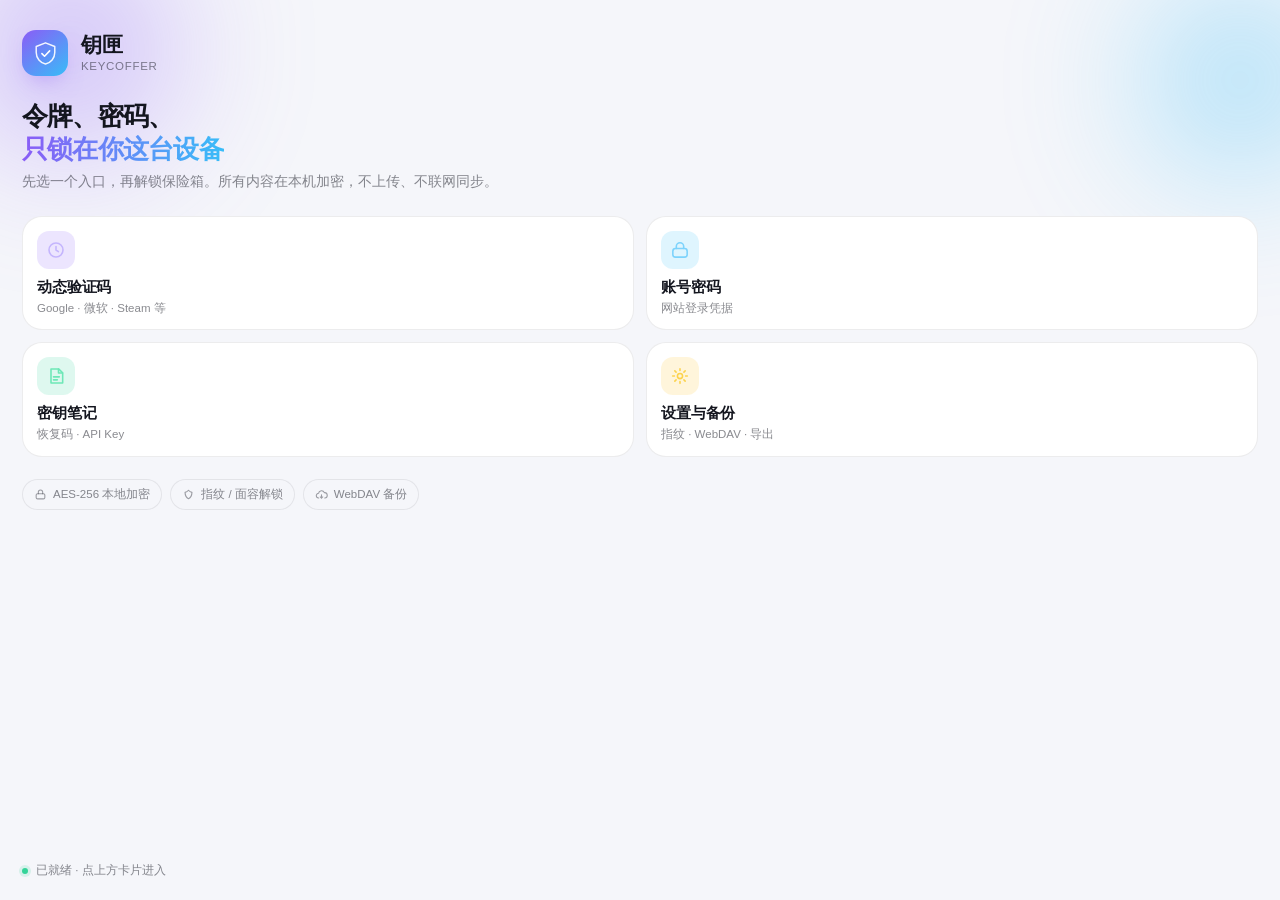
==== commit 573c38b1: "feat(1.4.0): 首屏主界面 + 图标纠错 + 自定义图标 + WebDAV 云备份 - 新增主界面首屏：四张入口卡，点哪个才加载 app.js 并进对应页；   首屏为内联 HTML/CSS" ====
--- a/web/index.html
+++ b/web/index.html
@@ -6,19 +6,204 @@
 <meta name="theme-color" content="#08090d">
 <meta name="apple-mobile-web-app-capable" content="yes">
 <meta name="apple-mobile-web-app-status-bar-style" content="black-translucent">
-<meta name="apple-mobile-web-app-title" content="令牌库">
+<meta name="apple-mobile-web-app-title" content="钥匣">
 <meta name="mobile-web-app-capable" content="yes">
 <meta name="format-detection" content="telephone=no">
-<title>令牌库 · TokenVault</title>
+<title>钥匣 · KeyCoffer — 令牌与密码保险箱</title>
 <link rel="manifest" href="manifest.webmanifest">
 <link rel="icon" href="icon.svg" type="image/svg+xml">
 <link rel="apple-touch-icon" href="icon.svg">
-<link rel="stylesheet" href="styles.css">
+<link rel="stylesheet" href="styles.css" media="print" onload="this.media='all'">
+<noscript><link rel="stylesheet" href="styles.css"></noscript>
+
+<!-- ══════════════ 首屏（内联样式，不等外部资源） ══════════════ -->
+<style>
+  :root {
+    --home-bg: #08090d;
+    --home-card: rgba(255, 255, 255, .045);
+    --home-line: rgba(255, 255, 255, .075);
+    --home-text: #eef1f7;
+    --home-dim: rgba(238, 241, 247, .52);
+    --home-a1: #8b5cf6;
+    --home-a2: #38bdf8;
+  }
+  @media (prefers-color-scheme: light) {
+    :root {
+      --home-bg: #f5f6fa;
+      --home-card: #ffffff;
+      --home-line: rgba(15, 18, 30, .08);
+      --home-text: #14161f;
+      --home-dim: rgba(20, 22, 31, .5);
+    }
+  }
+  html, body { margin: 0; padding: 0; background: var(--home-bg); }
+  #home {
+    position: fixed; inset: 0; z-index: 900;
+    display: flex; flex-direction: column;
+    padding: calc(env(safe-area-inset-top, 0px) + 30px) 22px calc(env(safe-area-inset-bottom, 0px) + 22px);
+    box-sizing: border-box;
+    background: var(--home-bg); color: var(--home-text);
+    font-family: -apple-system, BlinkMacSystemFont, "Segoe UI", "PingFang SC", "Microsoft YaHei", sans-serif;
+    overflow-y: auto; -webkit-overflow-scrolling: touch;
+    opacity: 1; transition: opacity .3s ease, transform .3s ease;
+  }
+  #home.is-out { opacity: 0; transform: scale(.985); pointer-events: none; }
+  #home[hidden] { display: none; }
+  .home-aura {
+    position: absolute; inset: 0; pointer-events: none; overflow: hidden;
+  }
+  .home-aura::before, .home-aura::after {
+    content: ''; position: absolute; border-radius: 50%; filter: blur(64px); opacity: .5;
+  }
+  .home-aura::before {
+    width: 320px; height: 320px; top: -110px; left: -90px;
+    background: radial-gradient(circle, var(--home-a1), transparent 68%);
+  }
+  .home-aura::after {
+    width: 300px; height: 300px; top: -70px; right: -110px;
+    background: radial-gradient(circle, var(--home-a2), transparent 68%);
+  }
+  .home-head { position: relative; display: flex; align-items: center; gap: 13px; }
+  .home-logo {
+    width: 46px; height: 46px; border-radius: 14px; flex: none;
+    background: linear-gradient(140deg, var(--home-a1), var(--home-a2));
+    display: grid; place-items: center;
+    box-shadow: 0 10px 26px -12px rgba(139, 92, 246, .8);
+  }
+  .home-logo svg { width: 27px; height: 27px; }
+  .home-title { font-size: 21px; font-weight: 680; letter-spacing: -.02em; line-height: 1.15; margin: 0; }
+  .home-title small { display: block; font-size: 11.5px; font-weight: 500; color: var(--home-dim); letter-spacing: .06em; margin-top: 3px; }
+  .home-hero {
+    position: relative; margin: 24px 0 18px;
+    font-size: 25.5px; font-weight: 700; letter-spacing: -.03em; line-height: 1.28;
+  }
+  .home-hero span {
+    background: linear-gradient(96deg, var(--home-a1), var(--home-a2));
+    -webkit-background-clip: text; background-clip: text; color: transparent;
+  }
+  .home-sub { position: relative; margin: -12px 0 22px; font-size: 13.5px; line-height: 1.65; color: var(--home-dim); }
+  .home-grid { position: relative; display: grid; grid-template-columns: 1fr 1fr; gap: 12px; }
+  .home-card {
+    -webkit-tap-highlight-color: transparent;
+    appearance: none; border: 1px solid var(--home-line); background: var(--home-card);
+    border-radius: 20px; padding: 14px 14px 13px; text-align: left; color: inherit;
+    font: inherit; cursor: pointer; display: flex; flex-direction: column; gap: 9px;
+    transition: transform .16s ease, border-color .2s ease, background .2s ease;
+    min-height: 96px; box-sizing: border-box;
+  }
+  .home-card:active { transform: scale(.972); border-color: rgba(139, 92, 246, .55); }
+  .home-card-ico {
+    width: 38px; height: 38px; border-radius: 12px; display: grid; place-items: center; flex: none;
+    background: rgba(139, 92, 246, .14); color: #c4b5fd;
+  }
+  .home-card-ico svg { width: 20px; height: 20px; }
+  .home-card[data-go="code"] .home-card-ico { background: rgba(139, 92, 246, .16); color: #c4b5fd; }
+  .home-card[data-go="login"] .home-card-ico { background: rgba(56, 189, 248, .16); color: #7dd3fc; }
+  .home-card[data-go="note"] .home-card-ico { background: rgba(52, 211, 153, .16); color: #6ee7b7; }
+  .home-card[data-go="settings"] .home-card-ico { background: rgba(251, 191, 36, .16); color: #fcd34d; }
+  .home-card b { font-size: 14.5px; font-weight: 640; letter-spacing: -.01em; display: block; }
+  .home-card em { font-size: 11.5px; color: var(--home-dim); font-style: normal; display: block; margin-top: 3px; line-height: 1.45; }
+  .home-tags {
+    position: relative; display: flex; flex-wrap: wrap; gap: 8px; margin-top: 22px;
+  }
+  .home-tags span {
+    display: inline-flex; align-items: center; gap: 6px;
+    padding: 7px 11px; border-radius: 999px;
+    background: rgba(255, 255, 255, .045); border: 1px solid var(--home-line);
+    font-size: 11.5px; color: var(--home-dim);
+  }
+  .home-tags svg { width: 13px; height: 13px; opacity: .8; flex: none; }
+  .home-foot {
+    position: relative; margin-top: auto; padding-top: 18px;
+    display: flex; align-items: center; gap: 8px;
+    font-size: 11.5px; color: var(--home-dim);
+  }
+  .home-dot { width: 6px; height: 6px; border-radius: 50%; background: #64748b; flex: none; transition: background .3s; }
+  .home-dot.ok { background: #34d399; box-shadow: 0 0 0 3px rgba(52, 211, 153, .16); }
+  .home-dot.load { background: #fbbf24; animation: homePulse 1.1s ease-in-out infinite; }
+  @keyframes homePulse { 0%, 100% { opacity: .35; } 50% { opacity: 1; } }
+  .home-spin {
+    width: 13px; height: 13px; border-radius: 50%; flex: none;
+    border: 1.6px solid rgba(139, 92, 246, .28); border-top-color: var(--home-a1);
+    animation: homeSpin .8s linear infinite;
+  }
+  @keyframes homeSpin { to { transform: rotate(360deg); } }
+  .home-spin[hidden] { display: none; }
+</style>
 </head>
 <body>
 
+<!-- ══════════════ 主界面（首屏，选择后才进功能） ══════════════ -->
+<div id="home">
+  <div class="home-aura"></div>
+
+  <div class="home-head">
+    <div class="home-logo">
+      <svg viewBox="0 0 48 48" fill="none" aria-hidden="true">
+        <path d="M24 5 7.5 11.5v10.7C7.5 32.4 14.7 40.4 24 42.8c9.3-2.4 16.5-10.4 16.5-20.6V11.5L24 5Z"
+              stroke="#fff" stroke-width="2.6" stroke-linejoin="round" opacity=".92"/>
+        <path d="M17.6 24.2l4.7 4.7 9.1-9.6" stroke="#fff" stroke-width="2.8"
+              stroke-linecap="round" stroke-linejoin="round"/>
+      </svg>
+    </div>
+    <h1 class="home-title">钥匣<small>KEYCOFFER</small></h1>
+  </div>
+
+  <h2 class="home-hero">令牌、密码、<br><span>只锁在你这台设备</span></h2>
+  <p class="home-sub">先选一个入口，再解锁保险箱。所有内容在本机加密，不上传、不联网同步。</p>
+
+  <div class="home-grid">
+    <button class="home-card" data-go="code">
+      <span class="home-card-ico">
+        <svg viewBox="0 0 24 24" fill="none" stroke="currentColor" stroke-width="1.9" stroke-linecap="round" stroke-linejoin="round">
+          <circle cx="12" cy="12" r="8.4"/><path d="M12 7.8V12l2.9 1.9"/>
+        </svg>
+      </span>
+      <span><b>动态验证码</b><em>Google · 微软 · Steam 等</em></span>
+    </button>
+    <button class="home-card" data-go="login">
+      <span class="home-card-ico">
+        <svg viewBox="0 0 24 24" fill="none" stroke="currentColor" stroke-width="1.9" stroke-linecap="round" stroke-linejoin="round">
+          <rect x="3.4" y="10.2" width="17.2" height="10.4" rx="3.2"/>
+          <path d="M7.6 10.2V7.6a4.4 4.4 0 0 1 8.8 0v2.6"/>
+        </svg>
+      </span>
+      <span><b>账号密码</b><em>网站登录凭据</em></span>
+    </button>
+    <button class="home-card" data-go="note">
+      <span class="home-card-ico">
+        <svg viewBox="0 0 24 24" fill="none" stroke="currentColor" stroke-width="1.9" stroke-linecap="round" stroke-linejoin="round">
+          <path d="M6 3.6h9.4L20 8.2v12.2H6z"/><path d="M15 3.6v4.8h4.8"/><path d="M9 13h7M9 16.6h4.6"/>
+        </svg>
+      </span>
+      <span><b>密钥笔记</b><em>恢复码 · API Key</em></span>
+    </button>
+    <button class="home-card" data-go="settings">
+      <span class="home-card-ico">
+        <svg viewBox="0 0 24 24" fill="none" stroke="currentColor" stroke-width="1.9" stroke-linecap="round" stroke-linejoin="round">
+          <circle cx="12" cy="12" r="3.1"/>
+          <path d="M12 3.2v2.1M12 18.7v2.1M3.2 12h2.1M18.7 12h2.1M5.8 5.8l1.5 1.5M16.7 16.7l1.5 1.5M18.2 5.8l-1.5 1.5M7.3 16.7l-1.5 1.5"/>
+        </svg>
+      </span>
+      <span><b>设置与备份</b><em>指纹 · WebDAV · 导出</em></span>
+    </button>
+  </div>
+
+  <div class="home-tags">
+    <span><svg viewBox="0 0 24 24" fill="none" stroke="currentColor" stroke-width="2" stroke-linecap="round" stroke-linejoin="round"><rect x="4" y="10.5" width="16" height="9.5" rx="2.6"/><path d="M8 10.5V7.8a4 4 0 0 1 8 0v2.7"/></svg>AES-256 本地加密</span>
+    <span><svg viewBox="0 0 24 24" fill="none" stroke="currentColor" stroke-width="2" stroke-linecap="round" stroke-linejoin="round"><path d="M12 4.2c2 2.6 4.2 3.6 6.4 3.9-.2 6-3 10.2-6.4 11.7-3.4-1.5-6.2-5.7-6.4-11.7 2.2-.3 4.4-1.3 6.4-3.9Z"/></svg>指纹 / 面容解锁</span>
+    <span><svg viewBox="0 0 24 24" fill="none" stroke="currentColor" stroke-width="2" stroke-linecap="round" stroke-linejoin="round"><path d="M7 18.4a4.3 4.3 0 0 1-.5-8.6 5.6 5.6 0 0 1 10.7-1.3A3.9 3.9 0 0 1 18 18.4"/><path d="M12 12.6v6.2M9.8 16.6 12 18.8l2.2-2.2"/></svg>WebDAV 备份</span>
+  </div>
+
+  <div class="home-foot">
+    <span class="home-spin" id="homeSpin" hidden></span>
+    <span class="home-dot" id="homeDot"></span>
+    <span id="homeStatus">正在加载…</span>
+  </div>
+</div>
+
 <!-- ══════════════ 启动/解锁层 ══════════════ -->
-<div id="lockScreen" class="lock-screen">
+<div id="lockScreen" class="lock-screen" hidden>
   <div class="lock-aura"></div>
   <div class="lock-inner">
     <div class="brand-mark" id="brandMark">
@@ -36,7 +221,7 @@
       </svg>
     </div>
 
-    <h1 class="lock-title" id="lockTitle">令牌库</h1>
+    <h1 class="lock-title" id="lockTitle">钥匣</h1>
     <p class="lock-sub" id="lockSub">输入访问密码</p>
 
     <div class="pin-dots" id="pinDots">
@@ -54,7 +239,17 @@
       <button data-k="7">7<em>PQRS</em></button>
       <button data-k="8">8<em>TUV</em></button>
       <button data-k="9">9<em>WXYZ</em></button>
-      <button data-k="bio" class="key-ghost" id="bioBtn" hidden>指纹</button>
+      <button data-k="bio" class="key-ghost key-bio" id="bioBtn" hidden aria-label="指纹解锁">
+        <svg viewBox="0 0 24 24" fill="none" stroke="currentColor" stroke-width="1.7"
+             stroke-linecap="round" stroke-linejoin="round">
+          <path d="M12 3.6a8.4 8.4 0 0 0-8.4 8.4v2.2"/>
+          <path d="M20.4 12A8.4 8.4 0 0 0 12 3.6"/>
+          <path d="M12 6.8A5.2 5.2 0 0 0 6.8 12v4.3"/>
+          <path d="M17.2 12A5.2 5.2 0 0 0 12 6.8"/>
+          <path d="M12 10a2 2 0 0 0-2 2v5.4"/>
+          <path d="M14 12a2 2 0 0 1 2 2v3.4"/>
+        </svg>
+      </button>
       <button data-k="0" data-zero>0</button>
       <button data-k="del" class="key-ghost">⌫</button>
     </div>
@@ -68,10 +263,11 @@
   <header class="topbar" id="topbar">
     <div class="topbar-row">
       <div class="topbar-title">
-        <span class="eyebrow" id="eyebrow">全部令牌</span>
-        <h1 id="pageTitle">令牌库<span class="count" id="vaultCount">0</span></h1>
+        <span class="eyebrow" id="eyebrow">全部条目</span>
+        <h1 id="pageTitle">钥匣<span class="count" id="vaultCount">0</span></h1>
       </div>
       <div class="topbar-actions">
+        <button class="grab-btn" id="grabBtn">获取</button>
         <button class="icon-btn" id="searchBtn" aria-label="搜索">
           <svg viewBox="0 0 24 24"><circle cx="11" cy="11" r="7"/><path d="M20 20l-3.6-3.6"/></svg>
         </button>
@@ -93,6 +289,7 @@
       <button class="chip is-on" data-filter="all">全部</button>
       <button class="chip" data-filter="favorite">收藏</button>
       <button class="chip" data-filter="code">动态码</button>
+      <button class="chip" data-filter="login">账号密码</button>
       <button class="chip" data-filter="note">密钥本</button>
     </div>
   </header>
@@ -109,18 +306,18 @@
         <circle cx="60" cy="66" r="3" fill="rgba(139,92,246,.8)"/>
       </svg>
     </div>
-    <h2 id="emptyTitle">还没有令牌</h2>
+    <h2 id="emptyTitle">还没有条目</h2>
     <p id="emptyDesc">点击右下角 + 添加你的第一个验证器</p>
   </div>
 
-  <button class="fab" id="fab" aria-label="添加令牌">
+  <button class="fab" id="fab" aria-label="添加条目">
     <svg viewBox="0 0 24 24"><path d="M12 5v14M5 12h14"/></svg>
   </button>
 
   <nav class="tabbar" id="tabbar">
     <button class="tab is-on" data-tab="vault">
       <svg viewBox="0 0 24 24"><rect x="3.5" y="4.5" width="17" height="15" rx="4"/><path d="M7.5 10h9M7.5 14.5h5.5"/></svg>
-      <span>令牌</span>
+      <span>保险箱</span>
     </button>
     <button class="tab" data-tab="generator">
       <svg viewBox="0 0 24 24"><path d="M12 3.5 4 7v5.5c0 4.6 3.4 8.3 8 9.5 4.6-1.2 8-4.9 8-9.5V7l-8-3.5Z"/><path d="M9.2 12.2l2 2 3.6-3.9"/></svg>
@@ -158,7 +355,7 @@
       <span id="detailRemain">30</span>
     </div>
   </div>
-  <div class="detail-progress"><i id="detailBar"></i></div>
+  <div class="detail-progress" id="detailProgressBar"><i id="detailBar"></i></div>
   <p class="detail-hint" id="detailHint">轻点验证码复制</p>
 
   <div class="detail-rows" id="detailRows"></div>
@@ -176,18 +373,48 @@
   <div class="sheet-grab"></div>
   <div class="editor-head">
     <button class="text-btn" id="editorCancel">取消</button>
-    <h2 id="editorTitle">添加令牌</h2>
+    <h2 id="editorTitle">添加条目</h2>
     <button class="text-btn accent" id="editorSave">保存</button>
   </div>
 
   <div class="editor-scroll">
     <div class="seg" id="editorSeg">
       <button class="is-on" data-kind="code">动态验证码</button>
+      <button data-kind="login">账号密码</button>
       <button data-kind="note">密钥笔记</button>
     </div>
 
     <label class="field-label">选择平台</label>
-    <div class="platform-grid" id="platformGrid"></div>
+    <button type="button" class="pf-picker" id="pfPicker" aria-expanded="false">
+      <span class="pf-picker-ico" id="pfPickerIco"></span>
+      <span class="pf-picker-name" id="pfPickerName">自定义</span>
+      <span class="pf-picker-cats" id="pfPickerCats">59 个平台</span>
+      <svg class="pf-picker-arrow" viewBox="0 0 24 24" fill="none" stroke="currentColor" stroke-width="2.2" stroke-linecap="round" stroke-linejoin="round"><path d="m6 9 6 6 6-6"/></svg>
+    </button>
+    <div class="pf-panel" id="pfPanel" hidden>
+      <div class="pf-search-wrap">
+        <svg viewBox="0 0 24 24" fill="none" stroke="currentColor" stroke-width="2" stroke-linecap="round"><circle cx="11" cy="11" r="7"/><path d="m16.5 16.5 3.5 3.5"/></svg>
+        <input id="pfSearch" type="search" placeholder="搜索平台：微信 / GitHub / Steam" autocomplete="off" spellcheck="false">
+      </div>
+      <div class="pf-chips" id="pfCats">
+        <button type="button" class="is-on" data-cat="all">全部</button>
+        <button type="button" data-cat="cn">国内</button>
+        <button type="button" data-cat="intl">国际</button>
+        <button type="button" data-cat="other">其他</button>
+      </div>
+      <div class="platform-grid" id="platformGrid"></div>
+      <div class="pf-empty" id="pfEmpty" hidden>没有匹配的平台</div>
+    </div>
+
+    <div class="icon-row">
+      <div class="icon-preview" id="iconPreview"></div>
+      <div class="icon-acts">
+        <button type="button" class="mini-btn" id="iconUpload">上传图标</button>
+        <button type="button" class="mini-btn" id="iconFetch">在线抓取</button>
+        <button type="button" class="mini-btn" id="iconReset" hidden>用默认</button>
+      </div>
+      <input type="file" id="iconFile" accept="image/*" hidden>
+    </div>
 
     <div class="field">
       <label>名称 / 平台</label>
@@ -204,6 +431,16 @@
         <input id="fSecret" type="text" placeholder="JBSWY3DPEHPK3PXP" autocomplete="off"
                spellcheck="false" autocapitalize="characters">
         <button class="mini-btn" id="pasteSecret">粘贴</button>
+      </div>
+    </div>
+
+    <div class="field" id="passwordField" hidden>
+      <label>密码 <em>与其它条目一起加密，不上云</em></label>
+      <div class="input-with-btn">
+        <input id="fPassword" type="password" placeholder="登录密码 / 应用专用密码"
+               autocomplete="off" spellcheck="false">
+        <button class="mini-btn" id="togglePassword" type="button">显示</button>
+        <button class="mini-btn" id="genPassword" type="button">随机</button>
       </div>
     </div>
 
@@ -263,7 +500,90 @@
 
 <div class="toast-stack" id="toastStack"></div>
 
-<script src="app.js"></script>
+<!-- 扫码取景：全屏 -->
+<div class="scan" id="scanOverlay" hidden>
+  <video id="scanVideo" playsinline muted autoplay></video>
+  <div class="scan-frame">
+    <i></i><i></i><i></i><i></i>
+    <div class="scan-line"></div>
+  </div>
+  <div class="scan-foot">
+    <div class="scan-hint" id="scanHint">把二维码放进取景框</div>
+    <div class="scan-actions">
+      <button class="scan-album" id="scanAlbum">
+        <svg viewBox="0 0 24 24" fill="none" stroke="currentColor" stroke-width="2" stroke-linecap="round" stroke-linejoin="round"><rect x="3" y="3" width="18" height="18" rx="3"/><circle cx="8.5" cy="8.5" r="1.6"/><path d="M21 15l-4.5-4.5L7 21"/></svg>
+        从相册选择
+      </button>
+      <button class="scan-close" id="scanClose">关闭</button>
+    </div>
+  </div>
+</div>
+<input type="file" id="scanFile" accept="image/*" hidden>
+
+<script>
+/* 首屏控制器：先出主界面，app.js 按需加载，慢网也不至于卡在空白/转圈 */
+(function () {
+  var K = window.KC = { appLoaded: false, appPromise: null, pending: null };
+
+  function setStatus(text, cls) {
+    var s = document.getElementById('homeStatus');
+    var dot = document.getElementById('homeDot');
+    var spin = document.getElementById('homeSpin');
+    if (s) s.textContent = text;
+    if (dot) dot.className = 'home-dot' + (cls ? ' ' + cls : '');
+    if (spin) spin.hidden = cls !== 'load';
+  }
+  K.status = setStatus;
+
+  K.loadApp = function () {
+    if (K.appPromise) return K.appPromise;
+    setStatus('正在加载保险箱…', 'load');
+    K.appPromise = new Promise(function (resolve, reject) {
+      var s = document.createElement('script');
+      s.src = 'app.js';
+      s.onload = function () { K.appLoaded = true; resolve(); };
+      s.onerror = function () { K.appPromise = null; reject(new Error('load-fail')); };
+      document.body.appendChild(s);
+    });
+    return K.appPromise;
+  };
+
+  K.enter = function (go) {
+    K.pending = go || 'vault';
+    setStatus('正在打开…', 'load');
+    K.loadApp().then(function () {
+      if (K.pending !== go) return;
+      var home = document.getElementById('home');
+      if (home) {
+        home.classList.add('is-out');
+        setTimeout(function () { home.hidden = true; }, 300);
+      }
+      document.getElementById('lockScreen').hidden = false;
+      if (window.KC_boot) window.KC_boot(K.pending);
+      else setTimeout(function () { if (window.KC_boot) window.KC_boot(K.pending); }, 60);
+    }).catch(function () {
+      setStatus('加载失败，点一下卡片重试', 'err');
+      setTimeout(function () { K.appPromise = null; }, 1200);
+    });
+  };
+
+  document.getElementById('home').addEventListener('click', function (ev) {
+    var card = ev.target.closest('.home-card');
+    if (card) K.enter(card.getAttribute('data-go'));
+  });
+
+  function warm() {
+    setStatus('正在预加载…', 'load');
+    K.loadApp().then(function () {
+      if (!K.pending) setStatus('已就绪 · 点上方卡片进入', 'ok');
+    }).catch(function () {
+      if (!K.pending) setStatus('点上方卡片进入', '');
+    });
+  }
+  if ('requestIdleCallback' in window) requestIdleCallback(warm, { timeout: 1500 });
+  else setTimeout(warm, 700);
+})();
+</script>
 <script>
   // 仅在 https/localhost 下注册离线缓存（file:// 不支持 SW）
   if ('serviceWorker' in navigator && window.isSecureContext && location.protocol.startsWith('http')) {
--- a/web/styles.css
+++ b/web/styles.css
@@ -132,6 +132,9 @@
 .keypad button:active { transform: scale(.92); background: var(--surface-hi); border-color: var(--border-hi); }
 .keypad .key-ghost { font-size: 15px; color: var(--text-2); background: transparent; border-color: transparent; }
 .keypad .key-ghost:active { background: var(--surface); }
+.keypad .key-bio { color: var(--accent); }
+.keypad .key-bio svg { width: 30px; height: 30px; }
+.keypad .key-bio:active { background: color-mix(in srgb, var(--accent) 14%, transparent); }
 .keypad button[data-zero] { grid-column: 2; }
 .lock-foot { margin: 26px 0 0; font-size: 11.5px; color: var(--text-3); letter-spacing: .02em; }
 
@@ -174,6 +177,109 @@
   stroke-width: 1.9; stroke-linecap: round; stroke-linejoin: round;
 }
 .app:not([hidden]) .icon-btn svg { stroke: var(--text-2); }
+
+/* 「获取」胶囊 */
+.grab-btn {
+  height: 38px; padding: 0 14px; border-radius: 999px;
+  font-size: 12.5px; font-weight: 650; letter-spacing: .02em;
+  color: var(--accent);
+  background: color-mix(in srgb, var(--accent) 14%, transparent);
+  border: 1px solid color-mix(in srgb, var(--accent) 26%, transparent);
+  transition: transform .14s var(--ease), background .16s;
+}
+.grab-btn:active { transform: scale(.94); background: color-mix(in srgb, var(--accent) 22%, transparent); }
+.grab-btn[hidden] { display: none !important; }
+
+/* 扫码取景 */
+.scan {
+  position: fixed; inset: 0; z-index: 300;
+  background: #000; display: flex; flex-direction: column;
+  align-items: center; justify-content: center;
+}
+.scan[hidden] { display: none !important; }
+.scan video { position: absolute; inset: 0; width: 100%; height: 100%; object-fit: cover; }
+.scan-frame {
+  position: relative; width: min(68vw, 280px); aspect-ratio: 1;
+  border-radius: 22px;
+  box-shadow: 0 0 0 100vmax rgba(0, 0, 0, .62);
+}
+.scan-frame i {
+  position: absolute; width: 30px; height: 30px;
+  border: 2.6px solid var(--accent); border-radius: 8px;
+}
+.scan-frame i:nth-child(1) { top: -1px; left: -1px; border-right: 0; border-bottom: 0; border-top-left-radius: 16px; }
+.scan-frame i:nth-child(2) { top: -1px; right: -1px; border-left: 0; border-bottom: 0; border-top-right-radius: 16px; }
+.scan-frame i:nth-child(3) { bottom: -1px; left: -1px; border-right: 0; border-top: 0; border-bottom-left-radius: 16px; }
+.scan-frame i:nth-child(4) { bottom: -1px; right: -1px; border-left: 0; border-top: 0; border-bottom-right-radius: 16px; }
+.scan-line {
+  position: absolute; left: 10px; right: 10px; height: 2px; border-radius: 2px;
+  background: linear-gradient(90deg, transparent, var(--accent-2), transparent);
+  animation: scanSweep 2.2s cubic-bezier(.45,0,.55,1) infinite;
+}
+@keyframes scanSweep { 0% { top: 8%; } 50% { top: 92%; } 100% { top: 8%; } }
+.scan-foot {
+  position: absolute; left: 0; right: 0; bottom: calc(30px + var(--safe-bottom));
+  display: flex; flex-direction: column; align-items: center; gap: 14px;
+}
+.scan-hint { font-size: 13px; color: rgba(255, 255, 255, .82); letter-spacing: .02em; }
+.scan-actions { display: flex; align-items: center; gap: 10px; }
+.scan-album {
+  display: inline-flex; align-items: center; gap: 7px;
+  padding: 11px 22px; border-radius: 999px; font-size: 13.5px; font-weight: 620;
+  color: #fff; background: linear-gradient(135deg, var(--accent), var(--accent-2));
+  border: 1px solid rgba(255, 255, 255, .18);
+  box-shadow: 0 10px 26px -10px var(--accent);
+}
+.scan-album svg { width: 16px; height: 16px; display: block; }
+.scan-album:active { transform: scale(.95); }
+.scan-close {
+  padding: 11px 26px; border-radius: 999px; font-size: 13.5px; font-weight: 600;
+  color: #fff; background: rgba(255, 255, 255, .16);
+  backdrop-filter: blur(14px); border: 1px solid rgba(255, 255, 255, .22);
+}
+.scan-close:active { transform: scale(.95); }
+
+/* 获取令牌：底部选择面板 */
+.grab-scrim {
+  position: fixed; inset: 0; z-index: 320;
+  background: rgba(3, 4, 8, .58); backdrop-filter: blur(3px);
+  display: flex; align-items: flex-end; justify-content: center;
+  opacity: 0; transition: opacity .24s var(--ease);
+}
+.grab-scrim.is-on { opacity: 1; }
+.grab-sheet {
+  width: 100%; max-width: 520px;
+  background: #0f1117;
+  border: 1px solid var(--border); border-bottom: 0;
+  border-radius: 26px 26px 0 0;
+  padding: 20px 16px calc(14px + var(--safe-bottom));
+  box-shadow: 0 -18px 60px rgba(0, 0, 0, .48);
+  transform: translateY(18px); opacity: 0;
+  transition: transform .28s var(--ease), opacity .24s var(--ease);
+}
+html[data-theme="light"] .grab-sheet { background: #fff; }
+.grab-scrim.is-on .grab-sheet { transform: none; opacity: 1; }
+.grab-head { padding: 0 6px 14px; }
+.grab-title { font-size: 18px; font-weight: 680; letter-spacing: -.015em; }
+.grab-body { margin-top: 5px; font-size: 13px; color: var(--text-3); line-height: 1.45; }
+.grab-list { display: flex; flex-direction: column; gap: 8px; }
+.grab-row {
+  display: flex; align-items: center; gap: 12px; width: 100%;
+  padding: 14px 16px; border-radius: 16px; text-align: left;
+  background: var(--surface-sink); border: 1px solid var(--border);
+  transition: transform .16s var(--ease), background .16s var(--ease), border-color .16s var(--ease);
+}
+.grab-row:active { transform: scale(.982); background: var(--surface-hi); border-color: var(--border-hi); }
+.grab-row-txt { display: flex; flex-direction: column; gap: 3px; min-width: 0; flex: 1; }
+.grab-row-txt b { font-size: 14.5px; font-weight: 620; color: var(--text); }
+.grab-row-txt em { font-style: normal; font-size: 12.5px; color: var(--text-3); }
+.grab-arrow { flex: none; font-size: 20px; line-height: 1; color: var(--text-3); }
+.grab-cancel {
+  width: 100%; margin-top: 10px; padding: 14px; border-radius: 16px;
+  font-size: 14.5px; font-weight: 600; color: var(--text-2);
+  background: transparent; border: 1px solid var(--border);
+}
+.grab-cancel:active { transform: scale(.985); background: var(--surface-sink); }
 
 /* 搜索条 */
 .searchbar {
@@ -241,6 +347,7 @@
   flex: none; width: 42px; height: 42px; border-radius: 13px;
   display: grid; place-items: center; position: relative; z-index: 1;
   background: var(--icon-bg, var(--surface-hi));
+  color: var(--icon-fg, #fff);
   box-shadow: 0 1px 0 rgba(255,255,255,.14) inset, 0 4px 12px -6px rgba(0,0,0,.7);
 }
 .pf-icon svg { width: 23px; height: 23px; display: block; }
@@ -354,7 +461,8 @@
 .sheet-detail { padding: 0 20px 20px; }
 .detail-head { display: flex; align-items: center; gap: 13px; padding: 16px 0 20px; }
 .detail-icon { width: 52px; height: 52px; border-radius: 16px; display: grid; place-items: center; flex: none;
-  background: var(--icon-bg, var(--surface-hi)); box-shadow: 0 1px 0 rgba(255,255,255,.16) inset; }
+  background: var(--icon-bg, var(--surface-hi)); box-shadow: 0 1px 0 rgba(255,255,255,.16) inset;
+  color: var(--icon-fg, #fff); }
 .detail-icon svg { width: 28px; height: 28px; }
 .detail-meta { flex: 1; min-width: 0; }
 .detail-meta h2 { margin: 0; font-size: 19px; font-weight: 660; letter-spacing: -.024em;
@@ -403,6 +511,13 @@
 .detail-row b.note-val { font-family: var(--font); white-space: pre-wrap; word-break: break-all;
   text-align: left; max-height: 130px; overflow: auto; font-weight: 400; line-height: 1.55; }
 
+/* 账号密码条目的密码行：圆点占位 + 显示/复制 */
+.detail-row.pw-row b { letter-spacing: .10em; font-size: 13.5px; }
+.pw-btns { display: flex; gap: 6px; flex: none; }
+.pw-btns .mini-btn { height: 28px; padding: 0 11px; font-size: 12px; }
+.card-code.pwd-code { font-family: var(--font); font-size: 13px; letter-spacing: 0;
+  color: var(--accent); font-weight: 600; }
+
 .detail-actions { display: flex; gap: 9px; margin-top: 18px; }
 .btn {
   flex: 1; height: 46px; border-radius: var(--r-sm); font-size: 14.5px; font-weight: 600;
@@ -437,7 +552,7 @@
 .field-label { display: block; font-size: 12px; font-weight: 640; letter-spacing: .05em;
   text-transform: uppercase; color: var(--text-3); margin-bottom: 11px; }
 
-.platform-grid { display: grid; grid-template-columns: repeat(5, 1fr); gap: 9px; margin-bottom: 22px; }
+.platform-grid { display: grid; grid-template-columns: repeat(5, 1fr); gap: 9px; margin: 0; }
 .pf-opt {
   aspect-ratio: 1; border-radius: 15px; display: grid; place-items: center;
   background: var(--surface-sink); border: 1.5px solid transparent;
@@ -447,6 +562,65 @@
 .pf-opt.is-on { border-color: var(--accent); background: var(--accent-soft); }
 .pf-opt.is-on svg { transform: scale(1.1); }
 .pf-opt:active { transform: scale(.9); }
+
+/* ── 平台折叠选择器 ── */
+.pf-picker {
+  width: 100%; display: flex; align-items: center; gap: 11px; margin-bottom: 15px;
+  padding: 11px 14px; border-radius: 16px; text-align: left;
+  background: var(--surface-sink); border: 1.5px solid var(--line);
+  transition: border-color .2s var(--ease), background .2s var(--ease);
+}
+.pf-picker:active { transform: scale(.985); }
+.pf-picker[aria-expanded="true"] { border-color: var(--accent); background: var(--accent-soft); }
+.pf-picker-ico { width: 34px; height: 34px; border-radius: 10px; flex: none;
+  display: grid; place-items: center; overflow: hidden; }
+.pf-picker-ico svg { width: 20px; height: 20px; display: block; }
+.pf-picker-name { flex: 1; min-width: 0; font-size: 15px; font-weight: 640;
+  color: var(--text-1); overflow: hidden; text-overflow: ellipsis; white-space: nowrap; }
+.pf-picker-cats { flex: none; font-size: 11.5px; color: var(--text-3); letter-spacing: .02em; }
+.pf-picker-arrow { flex: none; width: 18px; height: 18px; color: var(--text-3);
+  transition: transform .25s var(--ease); }
+.pf-picker[aria-expanded="true"] .pf-picker-arrow { transform: rotate(180deg); }
+
+.pf-panel { margin-bottom: 18px; padding: 12px; border-radius: 18px;
+  background: var(--surface-sink); border: 1.5px solid var(--line);
+  animation: pfIn .26s var(--ease); }
+@keyframes pfIn { from { opacity: 0; transform: translateY(-6px) scale(.99); } to { opacity: 1; transform: none; } }
+
+.pf-search-wrap { display: flex; align-items: center; gap: 8px; padding: 0 12px;
+  height: 40px; border-radius: 12px; background: var(--surface-1);
+  border: 1px solid var(--line); margin-bottom: 10px; }
+.pf-search-wrap svg { width: 16px; height: 16px; flex: none; color: var(--text-3); }
+.pf-search-wrap input { flex: 1; min-width: 0; height: 100%; border: 0; background: none;
+  color: var(--text-1); font-size: 14px; font-family: inherit; outline: none; }
+.pf-search-wrap input::-webkit-search-cancel-button { -webkit-appearance: none; }
+
+.pf-chips { display: flex; gap: 7px; margin-bottom: 11px; }
+.pf-chips button { padding: 5px 12px; border-radius: 999px; font-size: 12.5px; font-weight: 600;
+  color: var(--text-2); background: var(--surface-1); border: 1px solid var(--line);
+  transition: all .18s var(--ease); }
+.pf-chips button.is-on { color: #fff; background: var(--accent); border-color: transparent; }
+.pf-chips button:active { transform: scale(.94); }
+
+.pf-panel .platform-grid { max-height: 252px; overflow-y: auto; padding-right: 2px;
+  -webkit-overflow-scrolling: touch; }
+.pf-empty { padding: 16px 0 6px; text-align: center; font-size: 13px; color: var(--text-3); }
+
+/* 自定义图标行 */
+.icon-row { display: flex; align-items: center; gap: 12px; margin: 2px 0 15px; }
+.icon-preview {
+  flex: none; width: 44px; height: 44px; border-radius: 13px;
+  display: grid; place-items: center; overflow: hidden;
+  background: var(--icon-bg, var(--surface-hi));
+  color: var(--icon-fg, #fff);
+  box-shadow: 0 1px 0 rgba(255,255,255,.14) inset;
+}
+.icon-preview svg { width: 24px; height: 24px; display: block; }
+.icon-preview .brand-img { width: 100%; height: 100%; object-fit: cover; display: block; }
+.icon-acts { display: flex; flex: 1; gap: 8px; flex-wrap: wrap; min-height: 44px; align-items: center; }
+.icon-acts .mini-btn { flex: 0 1 auto; }
+.pf-icon .brand-img { width: 23px; height: 23px; border-radius: 6px; object-fit: contain; display: block; }
+.detail-icon .brand-img { width: 30px; height: 30px; border-radius: 8px; object-fit: contain; display: block; }
 
 .field { margin-bottom: 15px; }
 .field label { display: block; font-size: 12.5px; font-weight: 560; color: var(--text-2); margin-bottom: 7px; }
@@ -509,6 +683,30 @@
 .set-select option { background: var(--bg); color: var(--text); }
 .set-bottom-space { height: 34px; }
 
+/* ─────────── WebDAV 云端备份 ─────────── */
+.dav-fields { display: flex; flex-direction: column; gap: 9px; padding: 4px 0 12px; }
+.dav-field { display: block; }
+.dav-field > span { display: block; font-size: 11.5px; font-weight: 600; letter-spacing: .04em;
+  color: var(--text-3); padding: 0 2px 6px; }
+.dav-field > input { width: 100%; height: 42px; padding: 0 13px; border-radius: var(--r-sm);
+  background: var(--surface-sink); border: 1px solid var(--border);
+  color: var(--text); font-size: 13.5px; font-family: var(--font); outline: none;
+  transition: border-color .2s var(--ease), background .2s var(--ease); }
+.dav-field > input::placeholder { color: var(--text-3); }
+.dav-field > input:focus { border-color: var(--accent); background: var(--surface-hi); }
+.dav-actions { display: flex; flex-wrap: wrap; gap: 8px; padding: 12px 0 4px; }
+.dav-actions .mini-btn { flex: 1 1 auto; min-width: 92px; height: 38px; justify-content: center; }
+.dav-actions .mini-btn.accent { background: var(--accent); border-color: transparent; color: #fff; }
+.dav-actions .mini-btn.accent:active { transform: scale(.95); filter: brightness(1.08); }
+.dav-state { font-size: 12px; line-height: 1.5; padding: 8px 2px 0; color: var(--text-3);
+  min-height: 16px; word-break: break-word; }
+.dav-state.ok { color: #34d399; }
+.dav-state.err { color: #f87171; }
+.dav-state.load { color: #fbbf24; }
+.dav-foot { font-size: 11.5px; color: var(--text-3); padding: 6px 2px 0; }
+.dav-tip { font-size: 11.5px; line-height: 1.7; color: var(--text-3);
+  padding: 10px 2px 0; margin: 0; }
+
 .switch { position: relative; width: 46px; height: 28px; flex: none; }
 .switch input { position: absolute; opacity: 0; width: 100%; height: 100%; margin: 0; z-index: 2; }
 .switch i { position: absolute; inset: 0; border-radius: 99px; background: var(--surface-hi);
--- a/web/styles.css
+++ b/web/styles.css
@@ -132,6 +132,9 @@
 .keypad button:active { transform: scale(.92); background: var(--surface-hi); border-color: var(--border-hi); }
 .keypad .key-ghost { font-size: 15px; color: var(--text-2); background: transparent; border-color: transparent; }
 .keypad .key-ghost:active { background: var(--surface); }
+.keypad .key-bio { color: var(--accent); }
+.keypad .key-bio svg { width: 30px; height: 30px; }
+.keypad .key-bio:active { background: color-mix(in srgb, var(--accent) 14%, transparent); }
 .keypad button[data-zero] { grid-column: 2; }
 .lock-foot { margin: 26px 0 0; font-size: 11.5px; color: var(--text-3); letter-spacing: .02em; }
 
@@ -174,6 +177,109 @@
   stroke-width: 1.9; stroke-linecap: round; stroke-linejoin: round;
 }
 .app:not([hidden]) .icon-btn svg { stroke: var(--text-2); }
+
+/* 「获取」胶囊 */
+.grab-btn {
+  height: 38px; padding: 0 14px; border-radius: 999px;
+  font-size: 12.5px; font-weight: 650; letter-spacing: .02em;
+  color: var(--accent);
+  background: color-mix(in srgb, var(--accent) 14%, transparent);
+  border: 1px solid color-mix(in srgb, var(--accent) 26%, transparent);
+  transition: transform .14s var(--ease), background .16s;
+}
+.grab-btn:active { transform: scale(.94); background: color-mix(in srgb, var(--accent) 22%, transparent); }
+.grab-btn[hidden] { display: none !important; }
+
+/* 扫码取景 */
+.scan {
+  position: fixed; inset: 0; z-index: 300;
+  background: #000; display: flex; flex-direction: column;
+  align-items: center; justify-content: center;
+}
+.scan[hidden] { display: none !important; }
+.scan video { position: absolute; inset: 0; width: 100%; height: 100%; object-fit: cover; }
+.scan-frame {
+  position: relative; width: min(68vw, 280px); aspect-ratio: 1;
+  border-radius: 22px;
+  box-shadow: 0 0 0 100vmax rgba(0, 0, 0, .62);
+}
+.scan-frame i {
+  position: absolute; width: 30px; height: 30px;
+  border: 2.6px solid var(--accent); border-radius: 8px;
+}
+.scan-frame i:nth-child(1) { top: -1px; left: -1px; border-right: 0; border-bottom: 0; border-top-left-radius: 16px; }
+.scan-frame i:nth-child(2) { top: -1px; right: -1px; border-left: 0; border-bottom: 0; border-top-right-radius: 16px; }
+.scan-frame i:nth-child(3) { bottom: -1px; left: -1px; border-right: 0; border-top: 0; border-bottom-left-radius: 16px; }
+.scan-frame i:nth-child(4) { bottom: -1px; right: -1px; border-left: 0; border-top: 0; border-bottom-right-radius: 16px; }
+.scan-line {
+  position: absolute; left: 10px; right: 10px; height: 2px; border-radius: 2px;
+  background: linear-gradient(90deg, transparent, var(--accent-2), transparent);
+  animation: scanSweep 2.2s cubic-bezier(.45,0,.55,1) infinite;
+}
+@keyframes scanSweep { 0% { top: 8%; } 50% { top: 92%; } 100% { top: 8%; } }
+.scan-foot {
+  position: absolute; left: 0; right: 0; bottom: calc(30px + var(--safe-bottom));
+  display: flex; flex-direction: column; align-items: center; gap: 14px;
+}
+.scan-hint { font-size: 13px; color: rgba(255, 255, 255, .82); letter-spacing: .02em; }
+.scan-actions { display: flex; align-items: center; gap: 10px; }
+.scan-album {
+  display: inline-flex; align-items: center; gap: 7px;
+  padding: 11px 22px; border-radius: 999px; font-size: 13.5px; font-weight: 620;
+  color: #fff; background: linear-gradient(135deg, var(--accent), var(--accent-2));
+  border: 1px solid rgba(255, 255, 255, .18);
+  box-shadow: 0 10px 26px -10px var(--accent);
+}
+.scan-album svg { width: 16px; height: 16px; display: block; }
+.scan-album:active { transform: scale(.95); }
+.scan-close {
+  padding: 11px 26px; border-radius: 999px; font-size: 13.5px; font-weight: 600;
+  color: #fff; background: rgba(255, 255, 255, .16);
+  backdrop-filter: blur(14px); border: 1px solid rgba(255, 255, 255, .22);
+}
+.scan-close:active { transform: scale(.95); }
+
+/* 获取令牌：底部选择面板 */
+.grab-scrim {
+  position: fixed; inset: 0; z-index: 320;
+  background: rgba(3, 4, 8, .58); backdrop-filter: blur(3px);
+  display: flex; align-items: flex-end; justify-content: center;
+  opacity: 0; transition: opacity .24s var(--ease);
+}
+.grab-scrim.is-on { opacity: 1; }
+.grab-sheet {
+  width: 100%; max-width: 520px;
+  background: #0f1117;
+  border: 1px solid var(--border); border-bottom: 0;
+  border-radius: 26px 26px 0 0;
+  padding: 20px 16px calc(14px + var(--safe-bottom));
+  box-shadow: 0 -18px 60px rgba(0, 0, 0, .48);
+  transform: translateY(18px); opacity: 0;
+  transition: transform .28s var(--ease), opacity .24s var(--ease);
+}
+html[data-theme="light"] .grab-sheet { background: #fff; }
+.grab-scrim.is-on .grab-sheet { transform: none; opacity: 1; }
+.grab-head { padding: 0 6px 14px; }
+.grab-title { font-size: 18px; font-weight: 680; letter-spacing: -.015em; }
+.grab-body { margin-top: 5px; font-size: 13px; color: var(--text-3); line-height: 1.45; }
+.grab-list { display: flex; flex-direction: column; gap: 8px; }
+.grab-row {
+  display: flex; align-items: center; gap: 12px; width: 100%;
+  padding: 14px 16px; border-radius: 16px; text-align: left;
+  background: var(--surface-sink); border: 1px solid var(--border);
+  transition: transform .16s var(--ease), background .16s var(--ease), border-color .16s var(--ease);
+}
+.grab-row:active { transform: scale(.982); background: var(--surface-hi); border-color: var(--border-hi); }
+.grab-row-txt { display: flex; flex-direction: column; gap: 3px; min-width: 0; flex: 1; }
+.grab-row-txt b { font-size: 14.5px; font-weight: 620; color: var(--text); }
+.grab-row-txt em { font-style: normal; font-size: 12.5px; color: var(--text-3); }
+.grab-arrow { flex: none; font-size: 20px; line-height: 1; color: var(--text-3); }
+.grab-cancel {
+  width: 100%; margin-top: 10px; padding: 14px; border-radius: 16px;
+  font-size: 14.5px; font-weight: 600; color: var(--text-2);
+  background: transparent; border: 1px solid var(--border);
+}
+.grab-cancel:active { transform: scale(.985); background: var(--surface-sink); }
 
 /* 搜索条 */
 .searchbar {
@@ -241,6 +347,7 @@
   flex: none; width: 42px; height: 42px; border-radius: 13px;
   display: grid; place-items: center; position: relative; z-index: 1;
   background: var(--icon-bg, var(--surface-hi));
+  color: var(--icon-fg, #fff);
   box-shadow: 0 1px 0 rgba(255,255,255,.14) inset, 0 4px 12px -6px rgba(0,0,0,.7);
 }
 .pf-icon svg { width: 23px; height: 23px; display: block; }
@@ -354,7 +461,8 @@
 .sheet-detail { padding: 0 20px 20px; }
 .detail-head { display: flex; align-items: center; gap: 13px; padding: 16px 0 20px; }
 .detail-icon { width: 52px; height: 52px; border-radius: 16px; display: grid; place-items: center; flex: none;
-  background: var(--icon-bg, var(--surface-hi)); box-shadow: 0 1px 0 rgba(255,255,255,.16) inset; }
+  background: var(--icon-bg, var(--surface-hi)); box-shadow: 0 1px 0 rgba(255,255,255,.16) inset;
+  color: var(--icon-fg, #fff); }
 .detail-icon svg { width: 28px; height: 28px; }
 .detail-meta { flex: 1; min-width: 0; }
 .detail-meta h2 { margin: 0; font-size: 19px; font-weight: 660; letter-spacing: -.024em;
@@ -403,6 +511,13 @@
 .detail-row b.note-val { font-family: var(--font); white-space: pre-wrap; word-break: break-all;
   text-align: left; max-height: 130px; overflow: auto; font-weight: 400; line-height: 1.55; }
 
+/* 账号密码条目的密码行：圆点占位 + 显示/复制 */
+.detail-row.pw-row b { letter-spacing: .10em; font-size: 13.5px; }
+.pw-btns { display: flex; gap: 6px; flex: none; }
+.pw-btns .mini-btn { height: 28px; padding: 0 11px; font-size: 12px; }
+.card-code.pwd-code { font-family: var(--font); font-size: 13px; letter-spacing: 0;
+  color: var(--accent); font-weight: 600; }
+
 .detail-actions { display: flex; gap: 9px; margin-top: 18px; }
 .btn {
   flex: 1; height: 46px; border-radius: var(--r-sm); font-size: 14.5px; font-weight: 600;
@@ -437,7 +552,7 @@
 .field-label { display: block; font-size: 12px; font-weight: 640; letter-spacing: .05em;
   text-transform: uppercase; color: var(--text-3); margin-bottom: 11px; }
 
-.platform-grid { display: grid; grid-template-columns: repeat(5, 1fr); gap: 9px; margin-bottom: 22px; }
+.platform-grid { display: grid; grid-template-columns: repeat(5, 1fr); gap: 9px; margin: 0; }
 .pf-opt {
   aspect-ratio: 1; border-radius: 15px; display: grid; place-items: center;
   background: var(--surface-sink); border: 1.5px solid transparent;
@@ -447,6 +562,65 @@
 .pf-opt.is-on { border-color: var(--accent); background: var(--accent-soft); }
 .pf-opt.is-on svg { transform: scale(1.1); }
 .pf-opt:active { transform: scale(.9); }
+
+/* ── 平台折叠选择器 ── */
+.pf-picker {
+  width: 100%; display: flex; align-items: center; gap: 11px; margin-bottom: 15px;
+  padding: 11px 14px; border-radius: 16px; text-align: left;
+  background: var(--surface-sink); border: 1.5px solid var(--line);
+  transition: border-color .2s var(--ease), background .2s var(--ease);
+}
+.pf-picker:active { transform: scale(.985); }
+.pf-picker[aria-expanded="true"] { border-color: var(--accent); background: var(--accent-soft); }
+.pf-picker-ico { width: 34px; height: 34px; border-radius: 10px; flex: none;
+  display: grid; place-items: center; overflow: hidden; }
+.pf-picker-ico svg { width: 20px; height: 20px; display: block; }
+.pf-picker-name { flex: 1; min-width: 0; font-size: 15px; font-weight: 640;
+  color: var(--text-1); overflow: hidden; text-overflow: ellipsis; white-space: nowrap; }
+.pf-picker-cats { flex: none; font-size: 11.5px; color: var(--text-3); letter-spacing: .02em; }
+.pf-picker-arrow { flex: none; width: 18px; height: 18px; color: var(--text-3);
+  transition: transform .25s var(--ease); }
+.pf-picker[aria-expanded="true"] .pf-picker-arrow { transform: rotate(180deg); }
+
+.pf-panel { margin-bottom: 18px; padding: 12px; border-radius: 18px;
+  background: var(--surface-sink); border: 1.5px solid var(--line);
+  animation: pfIn .26s var(--ease); }
+@keyframes pfIn { from { opacity: 0; transform: translateY(-6px) scale(.99); } to { opacity: 1; transform: none; } }
+
+.pf-search-wrap { display: flex; align-items: center; gap: 8px; padding: 0 12px;
+  height: 40px; border-radius: 12px; background: var(--surface-1);
+  border: 1px solid var(--line); margin-bottom: 10px; }
+.pf-search-wrap svg { width: 16px; height: 16px; flex: none; color: var(--text-3); }
+.pf-search-wrap input { flex: 1; min-width: 0; height: 100%; border: 0; background: none;
+  color: var(--text-1); font-size: 14px; font-family: inherit; outline: none; }
+.pf-search-wrap input::-webkit-search-cancel-button { -webkit-appearance: none; }
+
+.pf-chips { display: flex; gap: 7px; margin-bottom: 11px; }
+.pf-chips button { padding: 5px 12px; border-radius: 999px; font-size: 12.5px; font-weight: 600;
+  color: var(--text-2); background: var(--surface-1); border: 1px solid var(--line);
+  transition: all .18s var(--ease); }
+.pf-chips button.is-on { color: #fff; background: var(--accent); border-color: transparent; }
+.pf-chips button:active { transform: scale(.94); }
+
+.pf-panel .platform-grid { max-height: 252px; overflow-y: auto; padding-right: 2px;
+  -webkit-overflow-scrolling: touch; }
+.pf-empty { padding: 16px 0 6px; text-align: center; font-size: 13px; color: var(--text-3); }
+
+/* 自定义图标行 */
+.icon-row { display: flex; align-items: center; gap: 12px; margin: 2px 0 15px; }
+.icon-preview {
+  flex: none; width: 44px; height: 44px; border-radius: 13px;
+  display: grid; place-items: center; overflow: hidden;
+  background: var(--icon-bg, var(--surface-hi));
+  color: var(--icon-fg, #fff);
+  box-shadow: 0 1px 0 rgba(255,255,255,.14) inset;
+}
+.icon-preview svg { width: 24px; height: 24px; display: block; }
+.icon-preview .brand-img { width: 100%; height: 100%; object-fit: cover; display: block; }
+.icon-acts { display: flex; flex: 1; gap: 8px; flex-wrap: wrap; min-height: 44px; align-items: center; }
+.icon-acts .mini-btn { flex: 0 1 auto; }
+.pf-icon .brand-img { width: 23px; height: 23px; border-radius: 6px; object-fit: contain; display: block; }
+.detail-icon .brand-img { width: 30px; height: 30px; border-radius: 8px; object-fit: contain; display: block; }
 
 .field { margin-bottom: 15px; }
 .field label { display: block; font-size: 12.5px; font-weight: 560; color: var(--text-2); margin-bottom: 7px; }
@@ -509,6 +683,30 @@
 .set-select option { background: var(--bg); color: var(--text); }
 .set-bottom-space { height: 34px; }
 
+/* ─────────── WebDAV 云端备份 ─────────── */
+.dav-fields { display: flex; flex-direction: column; gap: 9px; padding: 4px 0 12px; }
+.dav-field { display: block; }
+.dav-field > span { display: block; font-size: 11.5px; font-weight: 600; letter-spacing: .04em;
+  color: var(--text-3); padding: 0 2px 6px; }
+.dav-field > input { width: 100%; height: 42px; padding: 0 13px; border-radius: var(--r-sm);
+  background: var(--surface-sink); border: 1px solid var(--border);
+  color: var(--text); font-size: 13.5px; font-family: var(--font); outline: none;
+  transition: border-color .2s var(--ease), background .2s var(--ease); }
+.dav-field > input::placeholder { color: var(--text-3); }
+.dav-field > input:focus { border-color: var(--accent); background: var(--surface-hi); }
+.dav-actions { display: flex; flex-wrap: wrap; gap: 8px; padding: 12px 0 4px; }
+.dav-actions .mini-btn { flex: 1 1 auto; min-width: 92px; height: 38px; justify-content: center; }
+.dav-actions .mini-btn.accent { background: var(--accent); border-color: transparent; color: #fff; }
+.dav-actions .mini-btn.accent:active { transform: scale(.95); filter: brightness(1.08); }
+.dav-state { font-size: 12px; line-height: 1.5; padding: 8px 2px 0; color: var(--text-3);
+  min-height: 16px; word-break: break-word; }
+.dav-state.ok { color: #34d399; }
+.dav-state.err { color: #f87171; }
+.dav-state.load { color: #fbbf24; }
+.dav-foot { font-size: 11.5px; color: var(--text-3); padding: 6px 2px 0; }
+.dav-tip { font-size: 11.5px; line-height: 1.7; color: var(--text-3);
+  padding: 10px 2px 0; margin: 0; }
+
 .switch { position: relative; width: 46px; height: 28px; flex: none; }
 .switch input { position: absolute; opacity: 0; width: 100%; height: 100%; margin: 0; z-index: 2; }
 .switch i { position: absolute; inset: 0; border-radius: 99px; background: var(--surface-hi);
